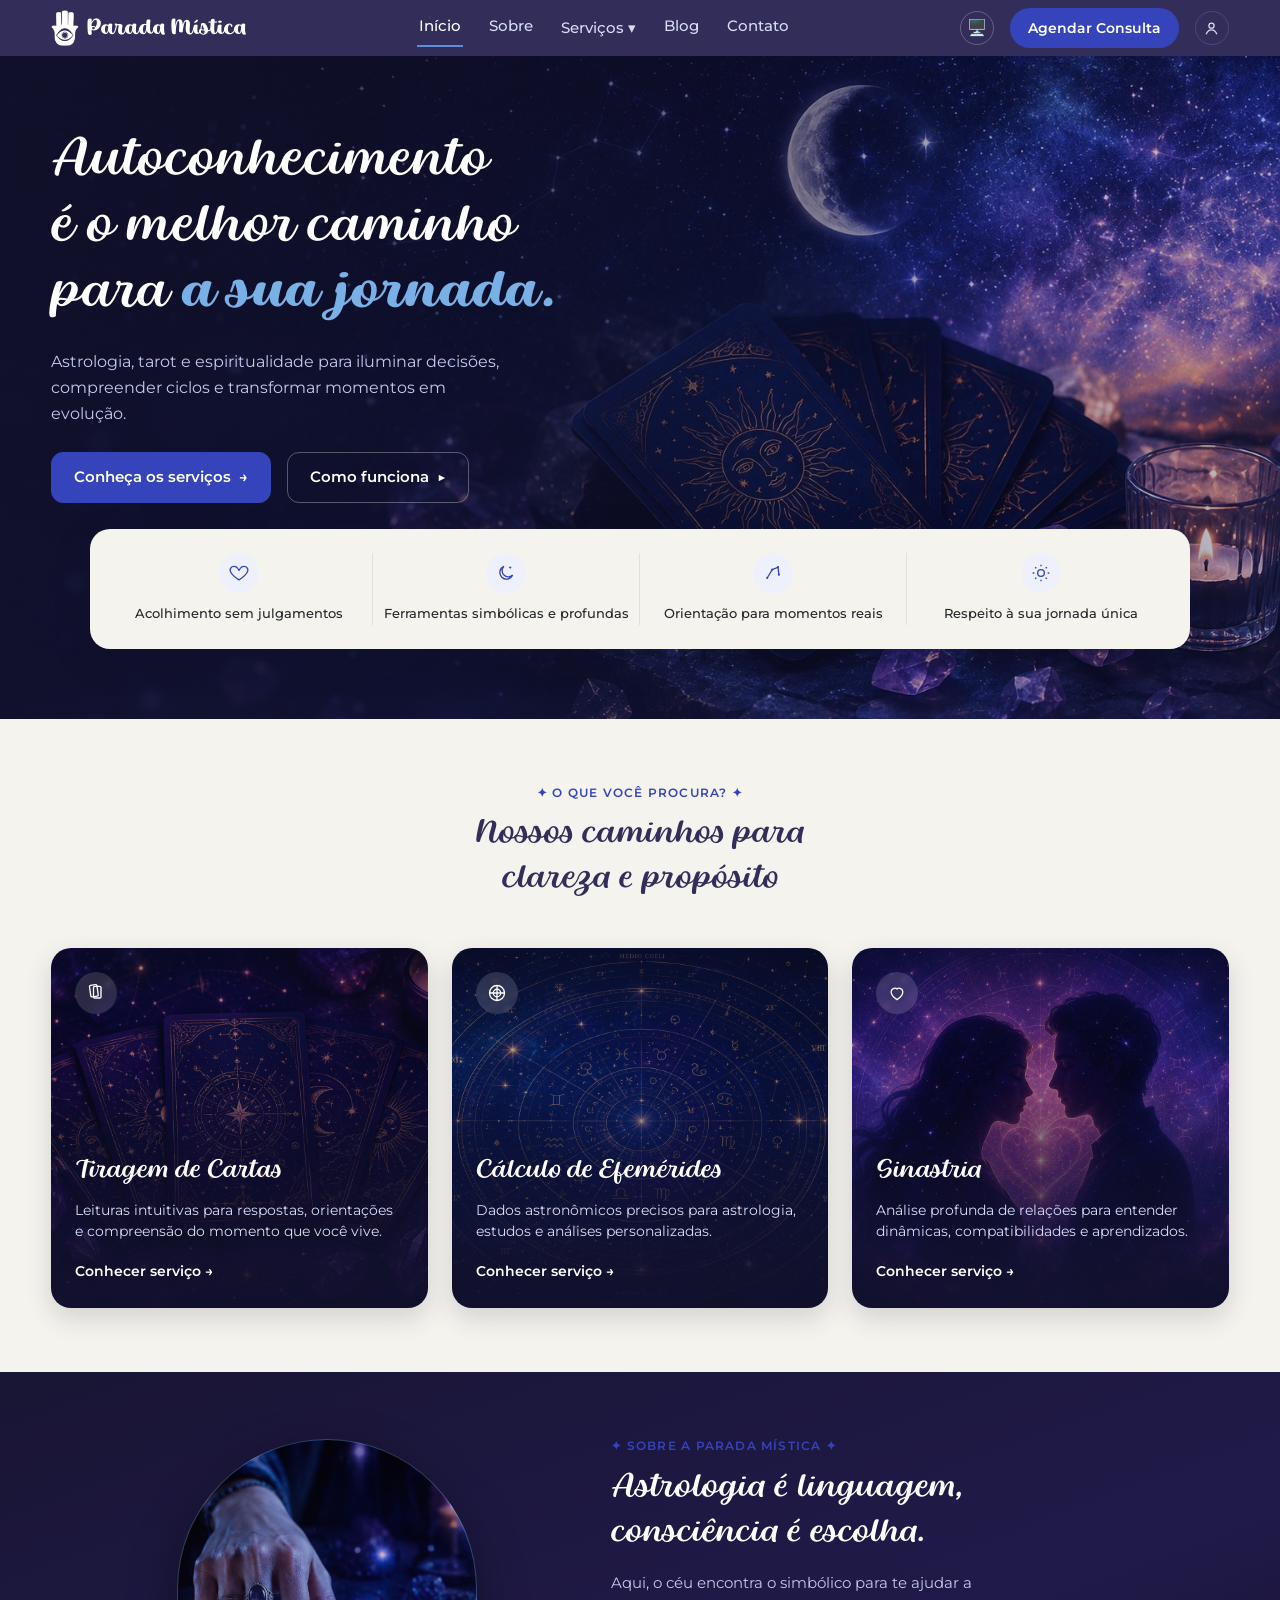
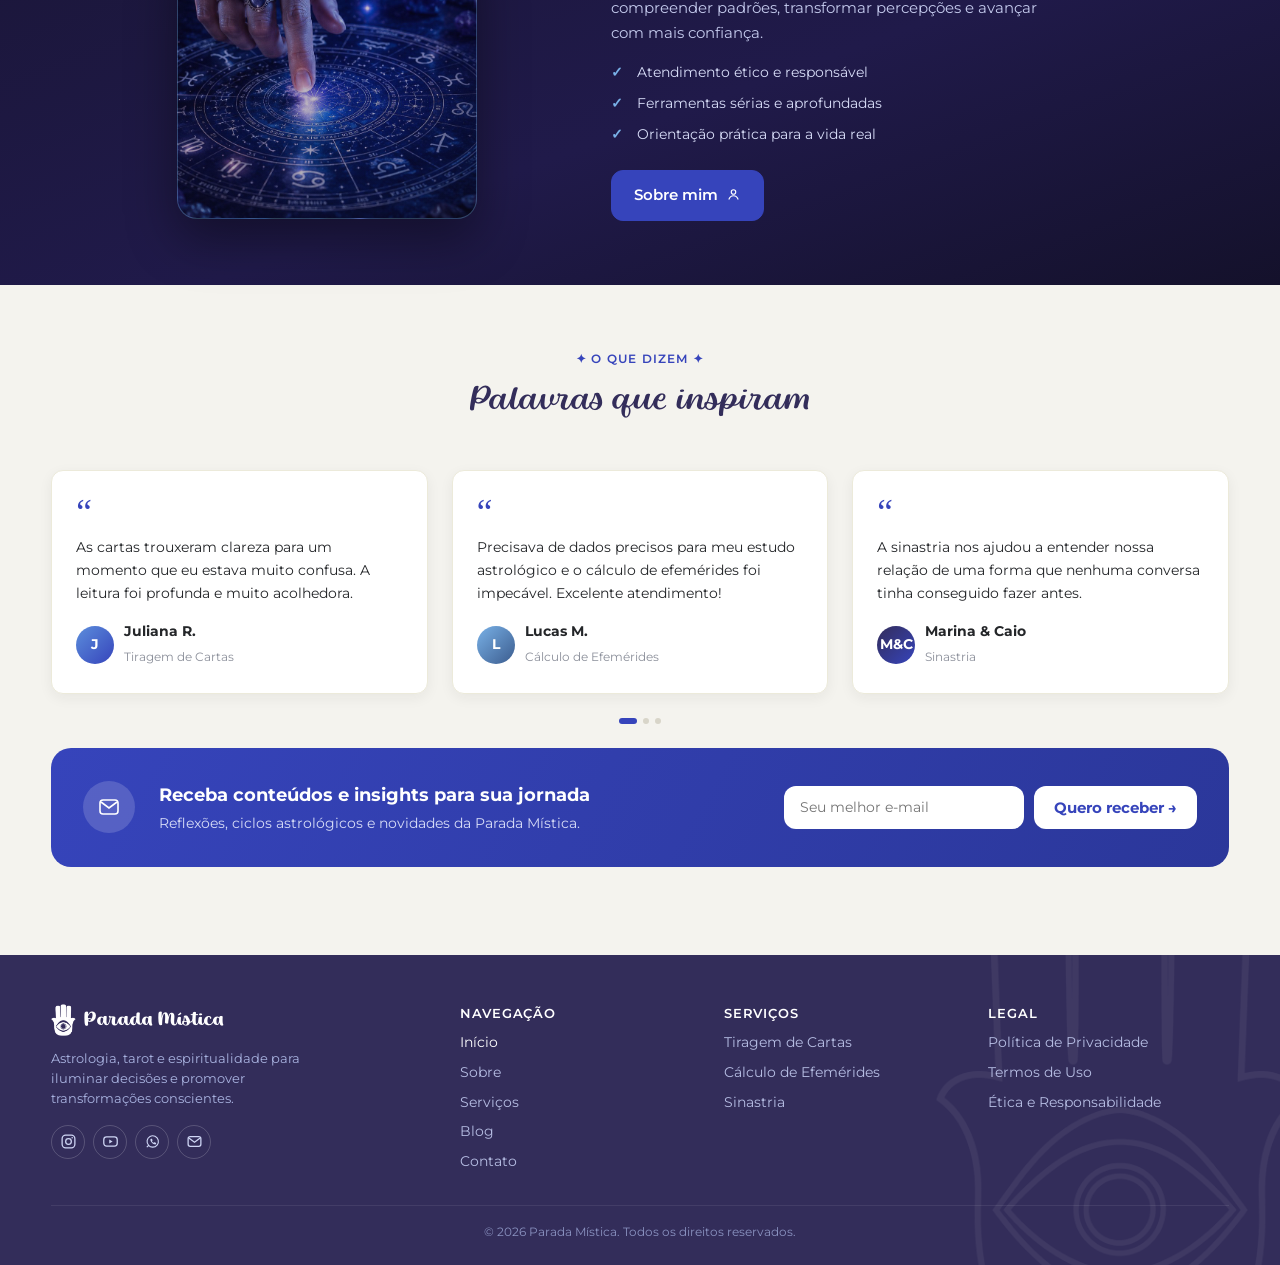
==== index.html @ 2dd442fa "Add initial site: home, tarot, ephemeris and synastry pages Static site (HTML/CSS/vanilla JS), no bu" ====
<!DOCTYPE html>
<html lang="pt-BR">

<head>
    <meta charset="UTF-8">
    <meta name="viewport" content="width=device-width, initial-scale=1.0">
    <title>Parada Mística - Astrologia, Tarot e Espiritualidade</title>
    <link rel="icon" href="assets/logo.png">
    <link rel="stylesheet" href="style.css">
    <meta name="description" content="Astrologia, tarot e espiritualidade para iluminar decisões, compreender ciclos e transformar momentos em evolução.">
    <script>
        // Aplica tema antes do render para evitar flash
        (function(){
            const t = localStorage.getItem("cartarium_tema") || "sistema";
            if (t === "escuro" || (t === "sistema" && window.matchMedia("(prefers-color-scheme: dark)").matches)) {
                document.documentElement.setAttribute("data-tema", "escuro");
            }
        })();
    </script>
</head>

<body class="home-body">

<header class="pm-header">
    <div class="pm-header-inner">
        <a href="index.html" class="pm-brand">
            <img src="assets/hamsa-light.png" alt="Parada Mística">
            <span>Parada Mística</span>
        </a>
        <nav class="pm-nav" id="pm-nav-principal">
            <a href="index.html" class="ativo">Início</a>
            <a href="#" title="Página ainda não publicada">Sobre</a>
            <div class="pm-nav-dropdown">
                <a href="#" class="pm-nav-dropdown-trigger">Serviços ▾</a>
                <div class="pm-nav-dropdown-menu">
                    <a href="tiragem-cartas.html">Tiragem de Cartas</a>
                    <a href="efemerides.html">Cálculo de Efemérides</a>
                    <a href="sinastria.html">Sinastria</a>
                </div>
            </div>
            <a href="#" title="Página ainda não publicada">Blog</a>
            <a href="#" title="Página ainda não publicada">Contato</a>
        </nav>
        <div class="pm-header-actions">
            <button id="btn-tema" class="pm-btn-tema" onclick="ciclaTema()" title="Alternar tema">🌙</button>
            <a href="#" class="pm-btn-agendar" title="Página ainda não publicada">Agendar Consulta</a>
            <a href="#" class="pm-avatar" title="Página ainda não publicada"><svg viewBox="0 0 24 24" fill="none" stroke="currentColor" stroke-width="1.8"><circle cx="12" cy="8" r="3.6"/><path d="M4.5 20c1.4-3.8 4.4-6 7.5-6s6.1 2.2 7.5 6"/></svg></a>
            <button id="btn-menu-mobile" class="pm-hamburger" aria-label="Abrir menu" aria-expanded="false" aria-controls="pm-nav-principal">
                <span class="pm-hamburger-bars"><span></span><span></span><span></span></span>
            </button>
        </div>
    </div>
</header>

<!-- ══════════════════════════════════════════════════════════
     HERO
═══════════════════════════════════════════════════════════════ -->
<section class="home-hero">
    <div class="home-hero-inner">
        <h1 class="home-hero-title">
            Autoconhecimento<br>
            é o melhor caminho<br>
            para <span>a sua jornada.</span>
        </h1>
        <p class="home-hero-sub">Astrologia, tarot e espiritualidade para iluminar decisões, compreender ciclos e transformar momentos em evolução.</p>
        <div class="home-hero-ctas">
            <a href="#servicos" class="btn-cta-primary">Conheça os serviços <span>→</span></a>
            <a href="#sobre" class="btn-cta-secondary">Como funciona <span>▶</span></a>
        </div>
    </div>

    <div class="home-badges">
        <div class="home-badge">
            <span class="home-badge-icon">
                <svg viewBox="0 0 24 24" fill="none" stroke="currentColor" stroke-width="1.6" stroke-linecap="round" stroke-linejoin="round"><path d="M12 20.2s-7.6-4.6-10-9.4C.4 7.4 2.4 4 6 4c2.1 0 3.7 1.1 4.6 2.6l1.4 2.2 1.4-2.2C14.3 5.1 15.9 4 18 4c3.6 0 5.6 3.4 4 6.8-2.4 4.8-10 9.4-10 9.4z"/></svg>
            </span>
            <span>Acolhimento sem julgamentos</span>
        </div>
        <div class="home-badge">
            <span class="home-badge-icon">
                <svg viewBox="0 0 24 24" fill="none" stroke="currentColor" stroke-width="1.6"><path d="M20 14.5A8 8 0 1 1 9.5 4a6.5 6.5 0 0 0 10.5 10.5Z"/><path d="M17 3.5l.6 1.4 1.4.6-1.4.6-.6 1.4-.6-1.4-1.4-.6 1.4-.6z" fill="currentColor" stroke="none"/></svg>
            </span>
            <span>Ferramentas simbólicas e profundas</span>
        </div>
        <div class="home-badge">
            <span class="home-badge-icon">
                <svg viewBox="0 0 24 24" fill="none" stroke="currentColor" stroke-width="1.6"><circle cx="5" cy="18" r="1.3" fill="currentColor" stroke="none"/><circle cx="11" cy="8" r="1.3" fill="currentColor" stroke="none"/><circle cx="18" cy="5" r="1.3" fill="currentColor" stroke="none"/><circle cx="19" cy="14" r="1.3" fill="currentColor" stroke="none"/><path d="M5 18 11 8l7-3 1 9"/></svg>
            </span>
            <span>Orientação para momentos reais</span>
        </div>
        <div class="home-badge">
            <span class="home-badge-icon">
                <svg viewBox="0 0 24 24" fill="none" stroke="currentColor" stroke-width="1.6"><circle cx="12" cy="12" r="4"/><path d="M12 2v2M12 20v2M4 12H2M22 12h-2M5 5l1.4 1.4M17.6 17.6 19 19M19 5l-1.4 1.4M6.4 17.6 5 19"/></svg>
            </span>
            <span>Respeito à sua jornada única</span>
        </div>
    </div>
</section>

<!-- ══════════════════════════════════════════════════════════
     SERVIÇOS
═══════════════════════════════════════════════════════════════ -->
<section class="home-services" id="servicos">
    <div class="home-section-head">
        <span class="home-eyebrow">✦ O que você procura? ✦</span>
        <h2>Nossos caminhos para<br>clareza e propósito</h2>
    </div>

    <div class="service-grid">
        <a href="tiragem-cartas.html" class="service-card service-card-tarot">
            <span class="service-icon">
                <svg viewBox="0 0 24 24" fill="none" stroke="currentColor" stroke-width="1.6"><rect x="4" y="3" width="9" height="14" rx="1.5" transform="rotate(-8 4 3)"/><rect x="9" y="4" width="9" height="14" rx="1.5"/></svg>
            </span>
            <div class="service-card-body">
                <h3>Tiragem de Cartas</h3>
                <p>Leituras intuitivas para respostas, orientações e compreensão do momento que você vive.</p>
                <span class="service-link">Conhecer serviço <span>→</span></span>
            </div>
        </a>

        <a href="efemerides.html" class="service-card service-card-efemerides">
            <span class="service-icon">
                <svg viewBox="0 0 24 24" fill="none" stroke="currentColor" stroke-width="1.6"><circle cx="12" cy="12" r="9"/><circle cx="12" cy="12" r="4.5"/><path d="M12 3v18M3 12h18"/></svg>
            </span>
            <div class="service-card-body">
                <h3>Cálculo de Efemérides</h3>
                <p>Dados astronômicos precisos para astrologia, estudos e análises personalizadas.</p>
                <span class="service-link">Conhecer serviço <span>→</span></span>
            </div>
        </a>

        <a href="sinastria.html" class="service-card service-card-sinastria">
            <span class="service-icon">
                <svg viewBox="0 0 24 24" fill="none" stroke="currentColor" stroke-width="1.6"><path d="M12 20s-7-4.4-7-9.5A4.5 4.5 0 0 1 12 7a4.5 4.5 0 0 1 7 3.5C19 15.6 12 20 12 20Z"/></svg>
            </span>
            <div class="service-card-body">
                <h3>Sinastria</h3>
                <p>Análise profunda de relações para entender dinâmicas, compatibilidades e aprendizados.</p>
                <span class="service-link">Conhecer serviço <span>→</span></span>
            </div>
        </a>
    </div>
</section>

<!-- ══════════════════════════════════════════════════════════
     SOBRE
═══════════════════════════════════════════════════════════════ -->
<section class="home-about" id="sobre">
    <div class="home-about-inner">
        <div class="home-about-visual">
            <div class="home-about-arch"></div>
        </div>
        <div class="home-about-content">
            <span class="home-eyebrow">✦ Sobre a Parada Mística ✦</span>
            <h2>Astrologia é linguagem,<br>consciência é escolha.</h2>
            <p>Aqui, o céu encontra o simbólico para te ajudar a compreender padrões, transformar percepções e avançar com mais confiança.</p>
            <ul class="home-about-list">
                <li>Atendimento ético e responsável</li>
                <li>Ferramentas sérias e aprofundadas</li>
                <li>Orientação prática para a vida real</li>
            </ul>
            <a href="#" class="btn-cta-primary" title="Página ainda não publicada">Sobre mim <span><svg viewBox="0 0 24 24" fill="none" stroke="currentColor" stroke-width="1.8"><circle cx="12" cy="8" r="3.6"/><path d="M4.5 20c1.4-3.8 4.4-6 7.5-6s6.1 2.2 7.5 6"/></svg></span></a>
        </div>
    </div>
</section>

<!-- ══════════════════════════════════════════════════════════
     DEPOIMENTOS
═══════════════════════════════════════════════════════════════ -->
<section class="home-testimonials">
    <div class="home-section-head">
        <span class="home-eyebrow">✦ O que dizem ✦</span>
        <h2>Palavras que inspiram</h2>
    </div>

    <div class="testimonial-grid">
        <div class="testimonial-card">
            <span class="testimonial-quote">“</span>
            <p>As cartas trouxeram clareza para um momento que eu estava muito confusa. A leitura foi profunda e muito acolhedora.</p>
            <div class="testimonial-author">
                <span class="testimonial-avatar" style="background:linear-gradient(135deg,#5C8EDC,#3644BB)">J</span>
                <div>
                    <strong>Juliana R.</strong>
                    <small>Tiragem de Cartas</small>
                </div>
            </div>
        </div>
        <div class="testimonial-card">
            <span class="testimonial-quote">“</span>
            <p>Precisava de dados precisos para meu estudo astrológico e o cálculo de efemérides foi impecável. Excelente atendimento!</p>
            <div class="testimonial-author">
                <span class="testimonial-avatar" style="background:linear-gradient(135deg,#79B1E7,#3B5C8E)">L</span>
                <div>
                    <strong>Lucas M.</strong>
                    <small>Cálculo de Efemérides</small>
                </div>
            </div>
        </div>
        <div class="testimonial-card">
            <span class="testimonial-quote">“</span>
            <p>A sinastria nos ajudou a entender nossa relação de uma forma que nenhuma conversa tinha conseguido fazer antes.</p>
            <div class="testimonial-author">
                <span class="testimonial-avatar" style="background:linear-gradient(135deg,#332D5A,#3644BB)">M&amp;C</span>
                <div>
                    <strong>Marina &amp; Caio</strong>
                    <small>Sinastria</small>
                </div>
            </div>
        </div>
    </div>
    <div class="testimonial-dots">
        <span class="ativo"></span><span></span><span></span>
    </div>
</section>

<!-- ══════════════════════════════════════════════════════════
     NEWSLETTER
═══════════════════════════════════════════════════════════════ -->
<section class="home-newsletter-wrap">
    <div class="home-newsletter">
        <span class="home-newsletter-icon">
            <svg viewBox="0 0 24 24" fill="none" stroke="currentColor" stroke-width="1.6"><rect x="3" y="5" width="18" height="14" rx="3"/><path d="M4 7l8 6 8-6"/></svg>
        </span>
        <div class="home-newsletter-text">
            <h3>Receba conteúdos e insights para sua jornada</h3>
            <p>Reflexões, ciclos astrológicos e novidades da Parada Mística.</p>
        </div>
        <form class="home-newsletter-form" id="form-newsletter" onsubmit="return inscreverNewsletter(event)">
            <input type="email" required placeholder="Seu melhor e-mail" id="input-newsletter">
            <button type="submit">Quero receber <span>→</span></button>
        </form>
    </div>
    <p class="home-newsletter-msg" id="msg-newsletter"></p>
</section>

<!-- ══════════════════════════════════════════════════════════
     RODAPÉ
═══════════════════════════════════════════════════════════════ -->
<footer class="pm-footer">
    <img src="assets/hamsa-outline.png" class="pm-footer-watermark" alt="">
    <div class="pm-footer-inner">
        <div class="pm-footer-col pm-footer-about">
            <div class="pm-footer-brand">
                <img src="assets/hamsa-light.png" alt="Parada Mística">
                <span>Parada Mística</span>
            </div>
            <p>Astrologia, tarot e espiritualidade para iluminar decisões e promover transformações conscientes.</p>
            <div class="pm-footer-social">
                <a href="https://www.instagram.com/parada_mistica" target="_blank" rel="noopener" aria-label="Instagram" title="Instagram">
                    <svg viewBox="0 0 24 24" fill="none" stroke="currentColor" stroke-width="1.8"><rect x="3" y="3" width="18" height="18" rx="5"/><circle cx="12" cy="12" r="4"/><circle cx="17.2" cy="6.8" r="1.1" fill="currentColor" stroke="none"/></svg>
                </a>
                <a href="https://www.youtube.com/@Parada_Mistica" target="_blank" rel="noopener" aria-label="YouTube" title="YouTube">
                    <svg viewBox="0 0 24 24" fill="none" stroke="currentColor" stroke-width="1.8"><rect x="2.5" y="5.5" width="19" height="13" rx="4"/><path d="M10.2 9.3v5.4l4.8-2.7z" fill="currentColor" stroke="none"/></svg>
                </a>
                <a href="https://wa.me/5511966509361" target="_blank" rel="noopener" aria-label="WhatsApp" title="WhatsApp">
                    <svg viewBox="0 0 24 24" fill="none" stroke="currentColor" stroke-width="1.6"><path d="M6.5 17.5 4 20l2.6-2.4A8 8 0 1 1 12 20a8 8 0 0 1-5.5-2.5Z"/><path d="M9 9.2c0-.6.5-1.2 1.1-1.2h.6c.3 0 .6.2.7.5l.6 1.6c.1.3 0 .6-.2.8l-.6.6c.5 1 1.4 1.9 2.4 2.4l.6-.6c.2-.2.5-.3.8-.2l1.6.6c.3.1.5.4.5.7v.6c0 .6-.6 1.1-1.2 1.1-3.4 0-6.9-3.5-6.9-6.9Z" fill="currentColor" stroke="none"/></svg>
                </a>
                <a href="mailto:paradamistica@gmail.com" aria-label="E-mail" title="E-mail">
                    <svg viewBox="0 0 24 24" fill="none" stroke="currentColor" stroke-width="1.8"><rect x="3" y="5" width="18" height="14" rx="3"/><path d="M4 7l8 6 8-6"/></svg>
                </a>
            </div>
        </div>
        <div class="pm-footer-col">
            <h5>Navegação</h5>
            <a href="index.html" class="ativo">Início</a>
            <a href="#" title="Página ainda não publicada">Sobre</a>
            <a href="#" title="Página ainda não publicada">Serviços</a>
            <a href="#" title="Página ainda não publicada">Blog</a>
            <a href="#" title="Página ainda não publicada">Contato</a>
        </div>
        <div class="pm-footer-col">
            <h5>Serviços</h5>
            <a href="tiragem-cartas.html">Tiragem de Cartas</a>
            <a href="efemerides.html">Cálculo de Efemérides</a>
            <a href="sinastria.html">Sinastria</a>
        </div>
        <div class="pm-footer-col">
            <h5>Legal</h5>
            <a href="#" title="Página ainda não publicada">Política de Privacidade</a>
            <a href="#" title="Página ainda não publicada">Termos de Uso</a>
            <a href="#" title="Página ainda não publicada">Ética e Responsabilidade</a>
        </div>
    </div>
    <p class="pm-footer-copy">© 2026 Parada Mística. Todos os direitos reservados.</p>
</footer>

<script>
function inscreverNewsletter(ev) {
    ev.preventDefault();
    const input = document.getElementById('input-newsletter');
    const msg = document.getElementById('msg-newsletter');
    // Aviso: este formulário ainda não está conectado a um serviço de e-mail
    // (Mailchimp, Brevo, etc.). Isso precisa ser integrado antes de publicar.
    msg.textContent = 'Obrigado! (Este formulário ainda precisa ser conectado a um serviço de e-mail de verdade.)';
    input.value = '';
    return false;
}
</script>
<script src="js/theme.js"></script>
<script src="js/nav-dropdown.js"></script>
<script src="js/mobile-menu.js"></script>

</body>
</html>
---- style.css ----
/* ═══════════════════════════════════════════════════════════
   PARADA MÍSTICA — DESIGN TOKENS
   Fonte: Manual de Identidade + Design System
═══════════════════════════════════════════════════════════ */
@import url('assets/css/tokens.css');
@import url('https://fonts.googleapis.com/css2?family=Montserrat:wght@400;500;600;700&display=swap');

@font-face {
    font-family: 'Baguet Script';
    src: url('assets/fonts/BaguetScript-Thin.woff2') format('woff2'),
         url('assets/fonts/BaguetScript-Thin.otf') format('opentype');
    font-weight: 300; font-style: normal; font-display: swap;
}
@font-face {
    font-family: 'Baguet Script';
    src: url('assets/fonts/BaguetScript-Regular.woff2') format('woff2'),
         url('assets/fonts/BaguetScript-Regular.otf') format('opentype');
    font-weight: 400; font-style: normal; font-display: swap;
}
@font-face {
    font-family: 'Baguet Script';
    src: url('assets/fonts/BaguetScript-Bold.woff2') format('woff2'),
         url('assets/fonts/BaguetScript-Bold.otf') format('opentype');
    font-weight: 700; font-style: normal; font-display: swap;
}
@font-face {
    font-family: 'Baguet Script';
    src: url('assets/fonts/BaguetScript-ThinItalic.woff2') format('woff2'),
         url('assets/fonts/BaguetScript-ThinItalic.otf') format('opentype');
    font-weight: 300; font-style: italic; font-display: swap;
}
@font-face {
    font-family: 'Baguet Script';
    src: url('assets/fonts/BaguetScript-Italic.woff2') format('woff2'),
         url('assets/fonts/BaguetScript-Italic.otf') format('opentype');
    font-weight: 400; font-style: italic; font-display: swap;
}
@font-face {
    font-family: 'Baguet Script';
    src: url('assets/fonts/BaguetScript-BoldItalic.woff2') format('woff2'),
         url('assets/fonts/BaguetScript-BoldItalic.otf') format('opentype');
    font-weight: 700; font-style: italic; font-display: swap;
}

/* ── Reset & Base ─────────────────────────────────────── */
*, *::before, *::after { box-sizing: border-box; }

/* ── Variáveis de tema ─────────────────────────────────────
   Cores, tipografia, espaçamento e raios primitivos agora vêm
   de assets/css/tokens.css (importado acima). Este :root define
   só a camada semântica — o que cada token primitivo SIGNIFICA
   nesta página. ────────────────────────────────────────────── */
:root {
    /* Aplicação semântica — tema claro */
    --bg-page:        linear-gradient(135deg, #eef1fb 0%, #f9f9f9 55%, #eaf1fa 100%);
    --bg-container:   var(--branco-lunar);
    --bg-card:        var(--offwhite-lunar);
    --bg-registro:    #f7f8fc;
    --bg-sessao-bar:  #eef1fb;
    --bg-pergunta:    #f4f6fc;
    --bg-sugestao:    #eef1fb;
    --bg-area-tab:    var(--branco-lunar);
    --bg-input:       var(--branco-lunar);
    --bg-modal-box:   var(--branco-lunar);

    --text-primary:   var(--cinza-cosmico);
    --text-heading:   var(--azul-mistico);
    --text-muted:     #8b8f9a;
    --text-label:     #555a66;

    --border-soft:    #dfe2ec;
    --border-purple:  #c3cdf0;
    --border-mid:     #8fa0e0;

    --shadow-box:     rgba(51, 45, 90, 0.10);
    --shadow-card:    rgba(36, 38, 41, 0.10);

    --accent:         var(--azul-mistico);
    --accent-hover:   #2b379a;
    --accent-light:   #eef1fb;
    --accent-dark:    var(--roxo-profundo);
}

[data-tema="escuro"] {
    --bg-page:        linear-gradient(135deg, #1c1833 0%, #14121f 60%, #12182e 100%);
    --bg-container:   #211d3a;
    --bg-card:        #272247;
    --bg-registro:    #1c1832;
    --bg-sessao-bar:  #2a2650;
    --bg-pergunta:    #241f44;
    --bg-sugestao:    #2a2650;
    --bg-area-tab:    #211d3a;
    --bg-input:       #2a2650;
    --bg-modal-box:   #211d3a;

    --text-primary:   #e6e8f5;
    --text-heading:   #9fb3f0;
    --text-muted:     #9691b8;
    --text-label:     #b7bbdd;

    --border-soft:    #3a3560;
    --border-purple:  #453f74;
    --border-mid:     #5c6bb0;

    --shadow-box:     rgba(0, 0, 0, 0.40);
    --shadow-card:    rgba(0, 0, 0, 0.35);

    --accent:         var(--azul-celestial);
    --accent-hover:   var(--azul-nebuloso);
    --accent-light:   #2a2650;
    --accent-dark:    var(--roxo-profundo);
}

body {
    font-family: var(--font-corpo);
    font-size: 16px;
    line-height: 1.6;
    background: var(--bg-page);
    margin: 0;
    padding: 0;
    display: flex;
    flex-direction: column;
    align-items: center;
    min-height: 100vh;
    color: var(--text-primary);
}

h1 {
    margin-top: 30px;
    font-family: var(--font-display);
    font-weight: 700;
    font-size: var(--fs-h1);
    color: var(--text-heading);
    letter-spacing: 0.3px;
}

/* ── Marca / cabeçalho ────────────────────────────────── */
.pm-header {
    width: 100%;
    display: flex;
    justify-content: center;
    background: var(--roxo-profundo);
    position: sticky;
    top: 0;
    z-index: 50;
}

.pm-header-inner {
    width: 92%;
    max-width: 1200px;
    display: flex;
    align-items: center;
    justify-content: space-between;
    gap: var(--sp-l);
    padding: var(--sp-s) 0;
}

.pm-brand {
    display: flex;
    align-items: center;
    gap: var(--sp-s);
    text-decoration: none;
    flex-shrink: 0;
}

.pm-brand img {
    height: 36px;
    width: auto;
}

.pm-brand span {
    font-family: var(--font-display);
    font-weight: 700;
    font-size: 1.5rem;
    color: #ffffff;
}

.pm-nav {
    display: flex;
    align-items: center;
    gap: var(--sp-l);
    flex: 1;
    justify-content: center;
}

.pm-nav a {
    color: #d7dcf7;
    text-decoration: none;
    font-size: 0.92rem;
    font-weight: 500;
    padding: 6px 2px;
    border-bottom: 2px solid transparent;
    transition: color 0.15s, border-color 0.15s;
    white-space: nowrap;
}

.pm-nav a:hover,
.pm-nav a.ativo { color: #ffffff; border-bottom-color: var(--azul-celestial); }

/* Dropdown "Serviços" */
.pm-nav-dropdown {
    position: relative;
}

.pm-nav-dropdown-menu {
    position: absolute;
    top: calc(100% + 14px);
    left: 50%;
    transform: translateX(-50%) translateY(6px);
    background: var(--roxo-profundo);
    border: 1px solid rgba(255,255,255,0.1);
    border-radius: var(--radius-m);
    box-shadow: 0 12px 28px rgba(18,17,44,0.4);
    min-width: 210px;
    padding: 6px;
    opacity: 0;
    visibility: hidden;
    transition: opacity 0.15s ease, transform 0.15s ease, visibility 0.15s;
    z-index: 60;
}

.pm-nav-dropdown:hover .pm-nav-dropdown-menu,
.pm-nav-dropdown.aberto .pm-nav-dropdown-menu {
    opacity: 1;
    visibility: visible;
    transform: translateX(-50%) translateY(0);
}

.pm-nav-dropdown-menu a {
    display: block;
    padding: 9px 12px;
    border-radius: var(--radius-s);
    border-bottom: none;
    font-size: 0.86rem;
    color: #d7dcf7;
    white-space: nowrap;
}

.pm-nav-dropdown-menu a:hover,
.pm-nav-dropdown-menu a.ativo {
    background: rgba(255,255,255,0.08);
    color: #ffffff;
}

.pm-header-actions {
    display: flex;
    align-items: center;
    gap: var(--sp-m);
    flex-shrink: 0;
}

.pm-btn-agendar {
    background: var(--azul-mistico);
    color: #fff;
    font-family: var(--font-corpo);
    font-weight: 600;
    font-size: 0.86rem;
    padding: 9px 18px;
    border-radius: var(--radius-pill);
    text-decoration: none;
    white-space: nowrap;
    transition: background 0.15s;
}

.pm-btn-agendar:hover { background: var(--accent-hover); }

.pm-avatar {
    width: 34px;
    height: 34px;
    border-radius: 50%;
    border: 1px solid #4a4780;
    display: flex;
    align-items: center;
    justify-content: center;
    color: #d7dcf7;
    text-decoration: none;
    font-size: 1rem;
    flex-shrink: 0;
}

.pm-avatar svg { width: 17px; height: 17px; }

/* ── Menu hambúrguer (mobile) ────────────────────────────
   Some abaixo de 900px, junto com o .pm-nav; ao clicar,
   abre o .pm-nav como um painel logo abaixo do header. */
.pm-hamburger {
    display: none;
    align-items: center;
    justify-content: center;
    width: 34px;
    height: 34px;
    padding: 0;
    background: none;
    border: 1px solid rgba(255,255,255,0.25);
    border-radius: var(--radius-pill);
    cursor: pointer;
    flex-shrink: 0;
    transition: background 0.15s, border-color 0.15s;
}

.pm-hamburger:hover {
    background: rgba(255,255,255,0.08);
    border-color: rgba(255,255,255,0.4);
}

.pm-hamburger-bars {
    position: relative;
    width: 16px;
    height: 11px;
}

.pm-hamburger-bars span {
    position: absolute;
    left: 0;
    width: 100%;
    height: 2px;
    background: #d7dcf7;
    border-radius: 2px;
    transition: transform 0.2s ease, opacity 0.2s ease, top 0.2s ease;
}

.pm-hamburger-bars span:nth-child(1) { top: 0; }
.pm-hamburger-bars span:nth-child(2) { top: 4.5px; }
.pm-hamburger-bars span:nth-child(3) { top: 9px; }

.pm-header.menu-aberto .pm-hamburger-bars span:nth-child(1) {
    top: 4.5px;
    transform: rotate(45deg);
}
.pm-header.menu-aberto .pm-hamburger-bars span:nth-child(2) { opacity: 0; }
.pm-header.menu-aberto .pm-hamburger-bars span:nth-child(3) {
    top: 4.5px;
    transform: rotate(-45deg);
}

@media (max-width: 900px) {
    .pm-hamburger { display: flex; }

    .pm-nav {
        display: flex;
        flex-direction: column;
        align-items: stretch;
        justify-content: flex-start;
        gap: 0;
        position: absolute;
        top: 100%;
        left: 0;
        right: 0;
        background: var(--roxo-profundo);
        border-top: 1px solid rgba(255,255,255,0.1);
        box-shadow: 0 12px 28px rgba(18,17,44,0.4);
        max-height: 0;
        overflow: hidden;
        opacity: 0;
        visibility: hidden;
        transition: max-height 0.25s ease, opacity 0.2s ease, visibility 0.25s;
        z-index: 55;
    }

    .pm-header.menu-aberto .pm-nav {
        max-height: 80vh;
        opacity: 1;
        visibility: visible;
        overflow-y: auto;
    }

    .pm-nav a {
        padding: 14px var(--sp-l);
        border-bottom: 1px solid rgba(255,255,255,0.08);
        width: 100%;
    }

    .pm-nav-dropdown { width: 100%; }

    .pm-nav-dropdown-trigger {
        display: block;
        width: 100%;
    }

    .pm-nav-dropdown-menu {
        position: static;
        transform: none;
        min-width: 0;
        width: 100%;
        box-shadow: none;
        border: none;
        border-radius: 0;
        background: rgba(0,0,0,0.15);
        padding: 0;
        opacity: 1;
        visibility: visible;
        display: none;
    }

    .pm-nav-dropdown.aberto .pm-nav-dropdown-menu { display: block; }

    .pm-nav-dropdown-menu a {
        padding: 12px var(--sp-l) 12px calc(var(--sp-l) + var(--sp-m));
        border-radius: 0;
        border-bottom: 1px solid rgba(255,255,255,0.06);
    }
}

/* ── Hero ─────────────────────────────────────────────── */
.pm-hero {
    width: 100%;
    position: relative;
    background:
        linear-gradient(160deg, rgba(28, 23, 64, 0.55) 0%, rgba(18, 17, 44, 0.75) 100%),
        url('assets/hero-bg.jpg');
    background-size: cover;
    background-position: center 30%;
    overflow: hidden;
    padding-bottom: 90px;
}

.pm-hero-inner {
    position: relative;
    width: 92%;
    max-width: 1200px;
    margin: 0 auto;
    padding-top: var(--sp-l);
}

.pm-breadcrumb {
    font-size: 0.82rem;
    color: #a9b3e0;
}

.pm-breadcrumb b { color: #ffffff; font-weight: 600; }

.pm-hero-inner h1 {
    margin: var(--sp-s) 0 var(--sp-s);
    color: #ffffff;
    text-align: left;
    font-size: var(--fs-hero-secondary);
    line-height: 1.05;
}

.pm-hero-sub {
    margin: 0;
    max-width: 560px;
    font-size: 1rem;
    color: #c3c9ec;
    line-height: 1.6;
}

/* Painel do formulário flutuando sobre o hero */
.pm-hero-inner .container {
    margin-top: var(--sp-xl);
    margin-bottom: calc(-1 * var(--sp-3xl));
    margin-left: auto;
    margin-right: auto;
    position: relative;
    z-index: 5;
}

@media (max-width: 600px) {
    .pm-hero-inner .container { margin-bottom: calc(-1 * var(--sp-2xl)); }
}

/* ── Container principal ──────────────────────────────── */
.container {
    background: var(--bg-container);
    padding: var(--sp-l) var(--sp-xl);
    border-radius: var(--radius-xl);
    box-shadow: 0 5px 20px var(--shadow-box);
    margin: 20px 0 10px;
    max-width: 680px;
    width: 92%;
}

/* ── Seção de modo ────────────────────────────────────── */
.modo-sessao-bar {
    display: flex;
    align-items: center;
    gap: 12px;
    background: var(--bg-sessao-bar);
    border: 1px solid var(--border-purple);
    border-radius: 10px;
    padding: 10px 16px;
    margin-bottom: 18px;
    flex-wrap: wrap;
}

.modo-sessao-bar label { font-weight: bold; margin: 0; }

.toggle-modo {
    display: flex;
    border-radius: 8px;
    overflow: hidden;
    border: 1px solid var(--border-mid);
}

.toggle-modo button {
    padding: 6px 16px;
    font-size: 0.88rem;
    border: none;
    border-radius: 0;
    background: var(--bg-container);
    color: var(--accent);
    cursor: pointer;
    transition: background 0.2s, color 0.2s;
}

.toggle-modo button.ativo {
    background: var(--accent);
    color: white;
}

#sessao-contador {
    font-size: 0.85rem;
    color: var(--accent);
    font-style: italic;
    flex: 1;
    text-align: right;
}

#aviso-troca-deck {
    display: none;
    font-size: 0.82rem;
    color: #c0392b;
    background: #fdecea;
    border: 1px solid #f5c6cb;
    border-radius: 6px;
    padding: 6px 10px;
    margin-bottom: 10px;
}

/* ── Selects e inputs ─────────────────────────────────── */
label {
    display: block;
    margin: 10px 0 4px;
    font-weight: bold;
    font-size: 0.92rem;
}

.row-selects {
    display: grid;
    grid-template-columns: 1fr 1fr;
    gap: 12px;
    margin-bottom: 4px;
}

select, input[type="number"], input[type="text"], textarea, button {
    font-family: var(--font-corpo);
}

select, input[type="number"], input[type="text"], textarea {
    width: 100%;
    padding: 11px 14px;
    border-radius: var(--radius-m);
    border: 1px solid var(--border-soft);
    font-size: 0.97rem;
    background: var(--bg-input);
    color: var(--text-primary);
    transition: border-color 0.2s;
}

select:focus, input:focus, textarea:focus {
    outline: none;
    border-color: var(--accent);
    box-shadow: 0 0 0 2px rgba(54, 68, 187, 0.15);
}

/* ── Posições do spread ───────────────────────────────── */
#wrapper-posicoes {
    display: none;
    margin: 6px 0 10px;
}

.posicao-info {
    font-size: 0.84rem;
    color: #555;
    padding: 3px 0;
    border-bottom: 1px solid #eee;
}

.posicao-info:last-child { border-bottom: none; }
.posicao-num { color: #2b379a; font-weight: bold; margin-right: 4px; }

/* ── Bloco de perguntas múltiplas ─────────────────────── */
#perguntas-lista {
    display: flex;
    flex-direction: column;
    gap: 10px;
    margin: 10px 0;
}

.pergunta-bloco {
    background: var(--bg-pergunta);
    border: 1px solid var(--border-purple);
    border-radius: 10px;
    padding: 12px 14px;
    position: relative;
}

.pergunta-bloco .bloco-header {
    display: flex;
    align-items: center;
    gap: 8px;
    margin-bottom: 8px;
}

.bloco-num {
    background: #3644BB;
    color: white;
    border-radius: 50%;
    width: 24px;
    height: 24px;
    display: flex;
    align-items: center;
    justify-content: center;
    font-size: 0.8rem;
    font-weight: bold;
    flex-shrink: 0;
}

.pergunta-bloco input[type="text"] {
    flex: 1;
    margin-bottom: 0;
}

.pergunta-bloco .bloco-footer {
    display: flex;
    align-items: center;
    gap: 10px;
    margin-top: 8px;
}

.pergunta-bloco .bloco-footer label {
    margin: 0;
    font-size: 0.84rem;
    font-weight: normal;
    white-space: nowrap;
}

.pergunta-bloco .bloco-footer input[type="number"] {
    width: 70px;
    padding: 5px 8px;
    font-size: 0.88rem;
}

.btn-remover-pergunta {
    background: none;
    border: none;
    cursor: pointer;
    color: #aaa;
    font-size: 1.1rem;
    padding: 2px 4px;
    line-height: 1;
    transition: color 0.2s;
    margin-left: auto;
}

.btn-remover-pergunta:hover { color: #c0392b; background: none; }

.btn-spread-info {
    background: none;
    border: 1px solid #8fa0e0;
    border-radius: 6px;
    color: #2b379a;
    font-size: 0.78rem;
    padding: 3px 8px;
    cursor: pointer;
    transition: background 0.2s;
}

.btn-spread-info:hover { background: #e4e9fb; }

/* ── Botões principais ────────────────────────────────── */
.botoes-principais {
    display: flex;
    gap: 10px;
    margin-top: 14px;
    flex-wrap: wrap;
}

button {
    padding: 12px 24px;
    background-color: var(--accent);
    color: white;
    font-family: var(--font-corpo);
    font-weight: 600;
    font-size: 0.95rem;
    border: none;
    border-radius: var(--radius-l);
    cursor: pointer;
    transition: background 0.2s, transform 0.1s;
}

button:hover { background-color: var(--accent-hover); }
button:active { transform: scale(0.98); }

button.btn-secundario {
    background: var(--bg-container);
    color: var(--accent);
    border: 1px solid var(--border-mid);
}

button.btn-secundario:hover { background: var(--accent-light); }

button.btn-perigo {
    background: #c0392b;
}

button.btn-perigo:hover { background: #e74c3c; }

#btn-add-pergunta {
    background: none;
    border: 1px dashed #8fa0e0;
    color: #2b379a;
    font-size: 0.88rem;
    padding: 7px 14px;
}

#btn-add-pergunta:hover { background: #eef1fb; border-style: solid; }

/* ── Banner CTA (Sinastria / Efemérides) ──────────────── */
.cta-banner {
    position: relative;
    border-radius: var(--radius-xl);
    overflow: hidden;
    margin: 40px 0 8px;
    min-height: 300px;
    display: flex;
    align-items: center;
    isolation: isolate;
    box-shadow: 0 20px 44px var(--shadow-box);
}

.cta-banner-bg {
    position: absolute;
    inset: 0;
    background-size: cover;
    background-position: center;
    z-index: -1;
}

.cta-banner-inner {
    width: 100%;
    display: flex;
    justify-content: flex-end;
    padding: 40px 44px;
}

.cta-banner-text { max-width: 420px; text-align: left; }

.cta-banner-text h2 {
    font-family: var(--font-display);
    font-weight: 700;
    font-size: var(--fs-h2);
    line-height: 1.2;
    color: #ffffff;
    margin: 0 0 12px;
}

.cta-banner-text h2 .accent { color: var(--azul-nebuloso); }

.cta-banner-text p {
    color: #c3c9ec;
    font-size: 0.95rem;
    line-height: 1.6;
    margin: 0 0 22px;
}

.cta-banner-btn {
    display: inline-flex;
    align-items: center;
    gap: 8px;
    background: var(--azul-mistico);
    color: #fff;
    font-family: var(--font-corpo);
    font-weight: 600;
    font-size: 0.95rem;
    padding: 13px 26px;
    border-radius: var(--radius-pill);
    text-decoration: none;
    white-space: nowrap;
    transition: background 0.15s, transform 0.15s;
}

.cta-banner-btn:hover { background: var(--azul-nebuloso); transform: translateY(-1px); }
.cta-banner-btn svg { width: 16px; height: 16px; flex-shrink: 0; }

.cta-social {
    display: flex;
    align-items: center;
    gap: 12px;
    margin-top: 24px;
}

.cta-avatars { display: flex; }

.cta-avatar {
    width: 36px;
    height: 36px;
    border-radius: 50%;
    border: 2px solid #14112b;
    display: flex;
    align-items: center;
    justify-content: center;
    color: #fff;
    margin-left: -10px;
    flex-shrink: 0;
}

.cta-avatar:first-child { margin-left: 0; }
.cta-avatar svg { width: 16px; height: 16px; }
.cta-avatar:nth-child(1) { background: linear-gradient(135deg, #5C8EDC, #3644BB); }
.cta-avatar:nth-child(2) { background: linear-gradient(135deg, #79B1E7, #3B5C8E); }
.cta-avatar:nth-child(3) { background: linear-gradient(135deg, #6a5fc9, #332D5A); }
.cta-avatar:nth-child(4) { background: linear-gradient(135deg, #3B5C8E, #242629); }
.cta-avatar:nth-child(5) { background: linear-gradient(135deg, #79B1E7, #6a5fc9); }

.cta-social-text {
    font-size: 0.82rem;
    line-height: 1.4;
    color: #c3c9ec;
}

.cta-social-text strong { color: #ffffff; }

@media (max-width: 760px) {
    .cta-banner { min-height: 260px; }
    .cta-banner-inner { justify-content: center; padding: 32px 24px; }
    .cta-banner-text { max-width: 100%; text-align: center; }
    .cta-social { justify-content: center; }
    .cta-banner-text h2 { font-size: 1.7rem; }
}

/* ── Área de resultados ───────────────────────────────── */
#resultados-sessao {
    max-width: 880px;
    width: 92%;
}

.tiragem-secao {
    margin: 18px 0 6px;
    padding-bottom: 16px;
}

.tiragem-secao h2 {
    color: var(--text-heading);
    font-family: var(--font-display);
    font-weight: 700;
    font-size: var(--fs-h3);
    margin: 0 0 24px;
}

/* Layout de spread em grade ── */
.spread-grid {
    display: grid;
    gap: 10px;
    margin-bottom: 8px;
    justify-items: center;
    align-items: center;
}

/* Grid com colunas fixas largas (ex: coração 5 colunas) — scroll horizontal no mobile */
.spread-grid-scroll {
    overflow-x: auto;
    -webkit-overflow-scrolling: touch;
    padding-bottom: 8px;
}

/* Linha simples ── */
.results {
    display: flex;
    flex-wrap: wrap;
    gap: 12px;
    justify-content: center;
    margin-bottom: 8px;
}

/* Card de carta ── */
.card {
    text-align: center;
    border-radius: 10px;
    box-shadow: 0 3px 10px var(--shadow-card);
    padding: 10px 8px 8px;
    background: var(--bg-card);
    width: 120px;
    transition: transform 0.2s;
    flex-shrink: 0;
}

.card:hover { transform: translateY(-3px); }

.card.invertida img { transform: rotate(180deg); }

.card img {
    width: 100%;
    height: auto;
    border-radius: 8px;
    margin-bottom: 6px;
    cursor: zoom-in;
    display: block;
}

.card .card-nome {
    font-weight: bold;
    font-size: 0.78rem;
    display: block;
    color: var(--text-primary);
    line-height: 1.2;
}

.card .card-posicao {
    font-size: 0.72rem;
    color: var(--accent-hover);
    display: block;
    margin-top: 2px;
    font-style: italic;
}

.card .card-invertida-badge {
    font-size: 0.68rem;
    color: #c0392b;
    display: block;
}

/* Cruz Celta — sobreposição da carta 2 ── */
.card-cruzamento {
    position: relative;
}

.card-cruzamento img {
    transform: rotate(90deg);
}

/* ── Coração — posicionamento absoluto ───────────────────── */
.coracao-wrap {
    position: relative;
    width: min(620px, 96vw);
    height: min(660px, 115vw);
    margin: 60px auto 60px;
    overflow: visible;
}

.coracao-wrap .card {
    position: absolute;
    width: 90px;
    transform: translate(-50%, -50%);
}

.coracao-wrap .card:hover {
    transform: translate(-50%, -60%) scale(1.06);
    z-index: 10;
}

.coracao-wrap .card .card-nome,
.coracao-wrap .card .card-posicao {
    font-size: 0.68rem;
}

/* Cartas 1 e 2: texto sobe para cima da imagem */
.coracao-wrap .card.card-texto-acima {
    display: flex;
    flex-direction: column-reverse;
}

.coracao-wrap .card.card-texto-acima img {
    margin-bottom: 0;
    margin-top: 6px;
}

@media (max-width: 480px) {
    .coracao-wrap { height: min(500px, 130vw); }
    .coracao-wrap .card { width: 70px; }
}

/* ── Ferradura — arco em U via trigonometria ─────────────── */
.ferradura-wrap {
    position: relative;
    width: min(600px, 96vw);
    height: min(520px, 92vw);
    /* margin-top grande: cartas do topo do U saem ~40% pra cima do centro
       do container, então precisam de espaço real acima do wrap */
    margin: 80px auto 80px;
    overflow: visible;
}

/* Variante invertida (arco ∩): cartas sobem, então precisam
   de margin-top maior e o wrap é deslocado para baixo */
.ferradura-wrap.ferradura-invertida {
    margin: 60px auto 120px;
}

.ferradura-wrap .card {
    position: absolute;
    width: 108px;
    transform: translate(-50%, -50%);
    transition: transform 0.2s, box-shadow 0.2s;
}

.ferradura-wrap .card:hover {
    transform: translate(-50%, -60%) scale(1.06);
    z-index: 10;
}

@media (max-width: 480px) {
    .ferradura-wrap { height: min(400px, 130vw); }
    .ferradura-wrap .card { width: 76px; }
}

/* ── Mandala Astrológica — roda elíptica ─────────────── */
.roda-astrologica {
    position: relative;
    width: min(600px, 92vw);
    height: min(600px, 92vw);
    margin: 80px auto 50px;
    overflow: visible;
}

/* Anel decorativo elíptico */
.roda-astrologica::before {
    content: "";
    position: absolute;
    inset: 0;
    border-radius: 50%;
    border: 2px solid #c3cdf0;
    pointer-events: none;
}

/* Círculo interno central */
.roda-astrologica::after {
    content: "";
    position: absolute;
    top: 30%; left: 30%;
    width: 40%; height: 40%;
    border-radius: 50%;
    border: 1px dashed #b9c6f0;
    pointer-events: none;
}

/* Cada card na roda é posicionado via JS com top/left/transform */
.roda-astrologica .card {
    position: absolute;
    width: 90px;
    transform: translate(-50%, -50%);
}

/* Cada casa empilha acima da anterior */
.roda-astrologica .card[data-casa="12"] { z-index: 1; }
.roda-astrologica .card[data-casa="1"]  { z-index: 2; }
.roda-astrologica .card[data-casa="2"]  { z-index: 3; }
.roda-astrologica .card[data-casa="3"]  { z-index: 4; }
.roda-astrologica .card[data-casa="4"]  { z-index: 5; }
.roda-astrologica .card[data-casa="5"]  { z-index: 6; }
.roda-astrologica .card[data-casa="6"]  { z-index: 7; }
.roda-astrologica .card[data-casa="7"]  { z-index: 8; }
.roda-astrologica .card[data-casa="8"]  { z-index: 9; }
.roda-astrologica .card[data-casa="9"]  { z-index: 10; }
.roda-astrologica .card[data-casa="10"] { z-index: 11; }
.roda-astrologica .card[data-casa="11"] { z-index: 12; }

/* Em telas pequenas, cards menores */
@media (max-width: 480px) {
    .roda-astrologica .card { width: 68px; }
    .roda-astrologica .card .card-nome { font-size: 0.62rem; }
    .roda-astrologica .card .card-posicao { font-size: 0.58rem; }
}

/* Label do número da casa no centro do card */
.card .card-casa-num {
    display: block;
    font-size: 0.68rem;
    font-weight: bold;
    color: #2b379a;
    margin-bottom: 2px;
}

/* ── Registro ─────────────────────────────────────────── */
#registro {
    margin-top: 24px;
    background: var(--bg-registro);
    padding: 0 18px 18px;
    border-radius: 12px;
    box-shadow: 0 2px 8px var(--shadow-card);
    max-width: 680px;
    width: 92%;
    max-height: 480px;
    overflow-y: auto;
}

#registro h3 {
    position: sticky;
    top: 0;
    background: var(--bg-registro);
    padding: 14px 0 8px;
    margin: 0 0 8px;
    font-family: var(--font-display);
    font-weight: 700;
    font-size: var(--fs-h3);
    color: var(--text-heading);
    z-index: 10;
    text-align: center;
    border-bottom: 2px solid var(--border-soft);
}

.registro-item {
    margin-bottom: 18px;
    padding-bottom: 14px;
    border-bottom: 1px solid #ddd;
}

.registro-item:last-child { border-bottom: none; }

.registro-item .reg-header {
    display: block;
    margin-bottom: 6px;
}

.registro-item .reg-pergunta {
    display: block;
    font-weight: bold;
    color: var(--text-heading);
    font-size: 1rem;
    line-height: 1.35;
    margin-bottom: 8px;
}

.registro-item .reg-rodape {
    display: flex;
    align-items: center;
    justify-content: space-between;
    gap: 8px;
    padding-top: 8px;
    border-top: 1px solid #e5e9f7;
    margin-top: 6px;
}

.registro-item .reg-meta {
    font-size: 0.75rem;
    color: #999;
    line-height: 1.3;
}

.registro-item p { margin: 4px 0; font-size: 0.88rem; }

/* ── Botões de ação do registro ───────────────────────── */
.botoes-acao {
    display: none;
    justify-content: center;
    gap: 10px;
    margin: 10px 0 16px;
    flex-wrap: wrap;
}

.botoes-acao button { flex: 1; max-width: 210px; }

/* ── Modais ───────────────────────────────────────────── */
.modal {
    display: none;
    position: fixed;
    z-index: 1000;
    padding-top: 60px;
    left: 0; top: 0;
    width: 100%; height: 100%;
    background: rgba(0,0,0,0.82);
    overflow: auto;
}

.modal-content {
    display: block;
    margin: auto;
    max-width: 90%;
    max-height: 80vh;
    border-radius: 10px;
    box-shadow: 0 0 24px rgba(255,255,255,0.25);
    animation: zoom 0.25s ease;
}

@keyframes zoom { from { transform: scale(0.7); } to { transform: scale(1); } }

.close, .prev, .next {
    position: absolute;
    color: #fff;
    font-weight: bold;
    cursor: pointer;
    transition: color 0.2s;
    user-select: none;
}

.close { top: 18px; right: 30px; font-size: 40px; }
.prev  { top: 50%; left: 18px; font-size: 36px; margin-top: -18px; }
.next  { top: 50%; right: 18px; font-size: 36px; margin-top: -18px; }
.close:hover, .prev:hover, .next:hover { color: #bbb; }

/* Modal de overlay (baralho esgotado, cópia) ── */
.modal-overlay {
    position: fixed;
    z-index: 2000;
    left: 0; top: 0;
    width: 100%; height: 100%;
    background: rgba(0,0,0,0.6);
    display: flex;
    align-items: center;
    justify-content: center;
}

.modal-box {
    background: var(--bg-modal-box);
    border-radius: 14px;
    padding: 28px 32px;
    max-width: 480px;
    width: 92%;
    box-shadow: 0 8px 32px rgba(0,0,0,0.22);
}

.modal-box h3 { margin: 0 0 10px; color: var(--text-heading); }
.modal-box p  { font-size: 0.92rem; margin-bottom: 14px; }

.modal-acoes {
    display: flex;
    flex-direction: column;
    gap: 8px;
}

.modal-acoes button { text-align: left; font-size: 0.88rem; }

/* Cópia ── */
#listaCopiar {
    max-height: 240px;
    overflow-y: auto;
    margin-bottom: 14px;
}

.copia-item {
    display: flex;
    align-items: flex-start;
    gap: 8px;
    padding: 6px 0;
    border-bottom: 1px solid #eee;
    font-size: 0.86rem;
    cursor: pointer;
}

.copia-item:last-child { border-bottom: none; }
.copia-item input[type="checkbox"] { width: auto; margin: 2px 0 0; flex-shrink: 0; }

.copia-ordem-row {
    display: flex;
    align-items: center;
    gap: 10px;
    flex-wrap: wrap;
    margin-bottom: 14px;
}

.copia-ordem-row label { font-weight: bold; font-size: 0.86rem; margin: 0; }

.toggle-ordem { flex: 1; min-width: 220px; }
.toggle-ordem button { flex: 1; padding: 6px 8px; font-size: 0.78rem; line-height: 1.25; white-space: normal; }

/* ── Checkbox ─────────────────────────────────────────── */
label.checkbox-label {
    display: inline-flex;
    align-items: center;
    gap: 8px;
    font-weight: bold;
    margin: 8px 0;
    cursor: pointer;
}

input[type="checkbox"] {
    width: auto;
    accent-color: #3644BB;
    cursor: pointer;
}

/* ── Chatbot ──────────────────────────────────────────── */
#toggleChatbot {
    background: #3644BB;
    margin-bottom: 8px;
}

#toggleChatbot:hover { background: #2b379a; }

/* ── Responsivo ───────────────────────────────────────── */
@media (max-width: 520px) {
    .row-selects { grid-template-columns: 1fr; }
    .container   { padding: 18px 16px; }
    .card        { width: 100px; }
}


/* ── Botão Visualizar no registro ─────────────────────────── */
.btn-visualizar-reg {
    background: #eef1fb;
    color: #3644BB;
    border: 1px solid #b9c6f0;
    border-radius: 6px;
    font-size: 0.75rem;
    padding: 4px 12px;
    cursor: pointer;
    transition: background 0.15s, border-color 0.15s;
    white-space: nowrap;
    flex-shrink: 0;
}

.btn-visualizar-reg:hover {
    background: #dde4f9;
    border-color: #5C8EDC;
    transform: none;
}

/* ── Painel preencher registro ─────────────────────────────── */
.painel-preencher-box {
    background: var(--bg-container);
    border: 1px solid var(--border-purple);
    border-radius: 14px;
    padding: 20px 24px;
    box-shadow: 0 2px 12px rgba(90,42,131,0.08);
}

.painel-preencher-box h4 {
    margin: 0 0 6px;
    color: var(--text-heading);
    font-size: 1rem;
}

.painel-hint {
    font-size: 0.83rem;
    color: #777;
    margin: 0 0 10px;
}

.painel-preencher-box textarea {
    font-size: 0.84rem;
    color: #444;
    resize: vertical;
    line-height: 1.5;
}


.area-selector {
    display: flex;
    align-items: center;
    gap: 8px;
    margin-bottom: 10px;
    flex-wrap: wrap;
}

.area-selector label {
    margin: 0;
    font-size: 0.84rem;
    font-weight: bold;
    white-space: nowrap;
    color: #3644BB;
}

.area-tabs {
    display: flex;
    gap: 4px;
    flex-wrap: wrap;
}

.area-tab {
    padding: 4px 12px;
    font-size: 0.78rem;
    border: 1px solid var(--border-mid);
    border-radius: 20px;
    background: var(--bg-area-tab);
    color: var(--accent-hover);
    cursor: pointer;
    transition: background 0.15s, color 0.15s, border-color 0.15s;
    line-height: 1.4;
}

.area-tab:hover  { background: #e4e9fb; border-color: #5C8EDC; }

.area-tab.ativa  {
    background: var(--accent);
    color: white;
    border-color: var(--accent);
}

/* ── Lista de sugestões dentro do pergunta-bloco ─────────── */
.sugestoes-lista {
    display: flex;
    flex-direction: column;
    gap: 4px;
    margin-top: 8px;
}

.sugestao-item {
    font-size: 0.80rem;
    color: var(--accent);
    background: var(--bg-sugestao);
    border: 1px solid var(--border-purple);
    border-radius: 8px;
    padding: 6px 10px;
    cursor: pointer;
    text-align: left;
    transition: background 0.15s, border-color 0.15s;
    line-height: 1.35;
    width: 100%;
}

.sugestao-item:hover {
    background: #dde4f9;
    border-color: #8fa0e0;
    color: #241f44;
}

.sugestoes-toggle {
    background: none;
    border: none;
    padding: 2px 0;
    font-size: 0.78rem;
    color: #999;
    cursor: pointer;
    text-align: left;
    width: 100%;
    font-style: italic;
    display: flex;
    align-items: center;
    gap: 4px;
    margin-bottom: 4px;
}

.sugestoes-toggle:hover {
    color: #2b379a;
    background: none;
    transform: none;
}

.sugestoes-seta {
    font-style: normal;
    font-size: 0.72rem;
}

/* ── Tiragem da Decisão ───────────────────────────────────── */
.decisao-wrap {
    display: flex;
    gap: 16px;
    align-items: stretch;
    justify-content: center;
    margin: 8px 0;
    flex-wrap: nowrap;
}

/* Colunas laterais: Contexto e Conselho */
.decisao-col-lateral {
    display: flex;
    flex-direction: column;
    align-items: center;
    justify-content: center;
    gap: 6px;
    min-width: 0;
}

/* Coluna central: contém os dois blocos A e B */
.decisao-col-centro {
    display: flex;
    flex-direction: column;
    gap: 12px;
    min-width: 0;
}

/* Label flutuante acima das colunas laterais */
.decisao-label-lateral {
    font-size: 0.70rem;
    font-weight: bold;
    color: #2b379a;
    text-transform: uppercase;
    letter-spacing: 0.04em;
    opacity: 0.75;
}

/* Bloco de cada opção (A ou B) */
.decisao-bloco {
    display: flex;
    flex-direction: column;
    align-items: center;
    gap: 6px;
    background: rgba(90, 42, 131, 0.04);
    border-radius: 12px;
    padding: 10px 8px 8px;
    border: 1px solid rgba(180, 140, 220, 0.25);
}

/* Label "Opção A" / "Opção B" */
.decisao-label-opcao {
    font-size: 0.72rem;
    font-weight: bold;
    text-transform: uppercase;
    letter-spacing: 0.05em;
    padding: 3px 14px;
    border-radius: 20px;
    margin-bottom: 2px;
}

.decisao-label-A {
    background: #e8f4e8;
    color: #2e7d32;
    border: 1px solid #a5d6a7;
}

.decisao-label-B {
    background: #eef1fb;
    color: #2b379a;
    border: 1px solid #9fa8da;
}

@media (max-width: 560px) {
    .decisao-wrap {
        gap: 8px;
    }
    .decisao-wrap .card {
        width: 88px;
    }
}


/* ── Spread Personalizado — campos de nomes de posição ───────── */
.posicoes-custom-wrap {
    display: flex;
    flex-direction: column;
    gap: 5px;
    margin: 6px 0 4px;
    padding: 8px 10px;
    background: #eef1fb;
    border-radius: 6px;
    border: 1px solid #c3cdf0;
}

.posicao-custom-row {
    display: flex;
    align-items: center;
    gap: 6px;
}

.posicao-custom-num {
    font-size: 0.8rem;
    font-weight: bold;
    color: #2b379a;
    min-width: 20px;
    text-align: right;
    flex-shrink: 0;
}

.posicao-custom-input {
    flex: 1;
    font-size: 0.85rem;
    padding: 4px 8px;
    border: 1px solid #b9c6f0;
    border-radius: 4px;
    background: #fff;
    color: #333;
    transition: border-color 0.15s;
}

.posicao-custom-input:focus {
    outline: none;
    border-color: #2b379a;
}

/* Campo excedente (preenchido mas além do número de cartas) */
.posicao-excedente .posicao-custom-input {
    border-color: #e8a000;
    background: #fffbf0;
}

.posicao-aviso-excedente {
    font-size: 0.72rem;
    color: #b07000;
    background: #fff3cd;
    border: 1px solid #e8c84a;
    border-radius: 3px;
    padding: 1px 5px;
    white-space: nowrap;
    flex-shrink: 0;
}

.bloco-footer-custom {
    display: flex;
    align-items: center;
    gap: 8px;
}

.bloco-footer-custom .input-num-custom {
    width: 64px;
}


/* Botão de tema movido para a navbar — ver .pm-btn-tema */

/* ── Ajustes escuro: inputs, selects, textareas ─────────────── */
[data-tema="escuro"] select,
[data-tema="escuro"] input[type="number"],
[data-tema="escuro"] input[type="text"],
[data-tema="escuro"] textarea {
    background: var(--bg-input);
    color: var(--text-primary);
    border-color: var(--border-soft);
}

[data-tema="escuro"] select:focus,
[data-tema="escuro"] input:focus,
[data-tema="escuro"] textarea:focus {
    border-color: var(--accent-hover);
    box-shadow: 0 0 0 2px rgba(155, 107, 191, 0.20);
}

[data-tema="escuro"] .posicao-info {
    color: var(--text-label);
    border-bottom-color: var(--border-soft);
}

[data-tema="escuro"] .registro-item {
    border-bottom-color: var(--border-soft);
}

[data-tema="escuro"] .registro-item .reg-pergunta {
    color: var(--text-heading);
}

[data-tema="escuro"] .registro-item .reg-rodape {
    border-top-color: var(--border-soft);
}

[data-tema="escuro"] .registro-item .reg-meta {
    color: var(--text-muted);
}

[data-tema="escuro"] .roda-astrologica::before {
    border-color: var(--border-purple);
}

[data-tema="escuro"] .roda-astrologica::after {
    border-color: var(--border-mid);
}

[data-tema="escuro"] .copia-item {
    border-bottom-color: var(--border-soft);
}

[data-tema="escuro"] #btn-add-pergunta {
    border-color: var(--border-mid);
    color: var(--accent-hover);
}

[data-tema="escuro"] #btn-add-pergunta:hover {
    background: var(--accent-light);
}

[data-tema="escuro"] .sugestoes-toggle {
    color: var(--text-muted);
}

[data-tema="escuro"] .sugestoes-toggle:hover {
    color: var(--accent-hover);
}

[data-tema="escuro"] .posicoes-custom-wrap {
    background: var(--bg-pergunta);
    border-color: var(--border-purple);
}

[data-tema="escuro"] .posicao-custom-input {
    background: var(--bg-input);
    color: var(--text-primary);
    border-color: var(--border-mid);
}

[data-tema="escuro"] .decisao-bloco {
    background: rgba(155, 107, 191, 0.08);
    border-color: rgba(106, 74, 144, 0.30);
}

[data-tema="escuro"] .modal-box p {
    color: var(--text-primary);
}

[data-tema="escuro"] .painel-hint {
    color: var(--text-muted);
}

/* ── Botões primários no tema escuro ───────────────────────── */
[data-tema="escuro"] .botoes-principais button:not(.btn-secundario),
[data-tema="escuro"] .botoes-acao button:not(.btn-secundario),
[data-tema="escuro"] .toggle-modo button.ativo,
[data-tema="escuro"] .area-tab.ativa {
    background-color: #3644BB;
}

[data-tema="escuro"] .botoes-principais button:not(.btn-secundario):hover,
[data-tema="escuro"] .botoes-acao button:not(.btn-secundario):hover,
[data-tema="escuro"] .toggle-modo button.ativo:hover,
[data-tema="escuro"] .area-tab.ativa:hover {
    background-color: #241f44;
}

/* ── Botão alternar modo textarea ─────────────────────────── */
.btn-modo-texto {
    background: none;
    border: 1px solid var(--border-mid);
    border-radius: 6px;
    padding: 2px 8px;
    font-size: 0.78rem;
    cursor: pointer;
    color: var(--text-muted);
    white-space: nowrap;
    flex-shrink: 0;
    transition: background 0.15s, color 0.15s;
}
.btn-modo-texto:hover {
    background: var(--bg-card);
    color: var(--text-primary);
}

/* ── Área de textarea para colar posições ────────────────── */
.posicoes-textarea-wrap {
    padding: 6px 0 2px;
}
.posicoes-textarea-hint {
    font-size: 0.78rem;
    color: var(--text-muted);
    margin: 0 0 6px 0;
}
.posicoes-textarea {
    width: 100%;
    box-sizing: border-box;
    border: 1px solid var(--border-mid);
    border-radius: 8px;
    padding: 8px 10px;
    font-size: 0.88rem;
    font-family: inherit;
    background: var(--bg-input, var(--bg-card));
    color: var(--text-primary);
    resize: vertical;
    line-height: 1.6;
}
.posicoes-textarea:focus {
    outline: none;
    border-color: var(--accent);
    box-shadow: 0 0 0 2px var(--accent-soft, rgba(115, 50, 161, 0.15));
}

/* ── Rodapé de marca ──────────────────────────────────── */
.pm-footer {
    width: 100%;
    margin-top: var(--sp-3xl);
    background: var(--roxo-profundo);
    color: #cfd6f5;
    display: flex;
    flex-direction: column;
    align-items: center;
    position: relative;
    overflow: hidden;
}

.pm-footer-watermark {
    position: absolute;
    top: 50%;
    right: -30px;
    transform: translateY(-50%);
    width: 380px;
    height: auto;
    opacity: 0.06;
    pointer-events: none;
    user-select: none;
    z-index: 0;
}

.pm-footer-inner,
.pm-footer-copy {
    position: relative;
    z-index: 1;
}

@media (max-width: 720px) {
    .pm-footer-watermark { width: 240px; }
}

.pm-footer-inner {
    width: 92%;
    max-width: 1200px;
    padding: var(--sp-2xl) 0 var(--sp-l);
    display: grid;
    grid-template-columns: 1.6fr 1fr 1fr 1fr;
    gap: var(--sp-l);
}

.pm-footer-col h5 {
    margin: 0 0 var(--sp-s);
    font-size: 0.82rem;
    font-weight: 600;
    color: #ffffff;
    text-transform: uppercase;
    letter-spacing: 0.06em;
}

.pm-footer-col a {
    display: block;
    color: #b6bde3;
    text-decoration: none;
    font-size: 0.85rem;
    margin-bottom: var(--sp-s);
    transition: color 0.15s;
}

.pm-footer-col a:hover,
.pm-footer-col a.ativo { color: #ffffff; }

.pm-footer-brand {
    display: flex;
    align-items: center;
    gap: var(--sp-s);
    margin-bottom: var(--sp-s);
}

.pm-footer-brand img { height: 32px; }

.pm-footer-brand span {
    font-family: var(--font-display);
    font-weight: 700;
    font-size: 1.3rem;
    color: #ffffff;
}

.pm-footer-about p {
    font-size: 0.82rem;
    color: #a9b3e0;
    line-height: 1.5;
    max-width: 260px;
}

.pm-footer-social {
    display: flex;
    gap: var(--sp-s);
    margin-top: var(--sp-m);
}

.pm-footer-social a {
    width: 34px;
    height: 34px;
    border-radius: 50%;
    border: 1px solid rgba(255,255,255,0.18);
    display: flex;
    align-items: center;
    justify-content: center;
    color: #cfd6f5;
    transition: background 0.15s, border-color 0.15s, color 0.15s;
    flex-shrink: 0;
}

.pm-footer-social a:hover {
    background: var(--azul-mistico);
    border-color: var(--azul-mistico);
    color: #ffffff;
}

.pm-footer-social svg {
    width: 17px;
    height: 17px;
}

.pm-footer-copy {
    width: 92%;
    max-width: 1200px;
    text-align: center;
    padding: var(--sp-m) 0 var(--sp-l);
    margin: 0;
    font-size: 0.76rem;
    color: #8a92c0;
    border-top: 1px solid rgba(255,255,255,0.08);
}

@media (max-width: 720px) {
    .pm-footer-inner { grid-template-columns: 1fr 1fr; }
}

@media (max-width: 520px) {
    .pm-footer-inner { grid-template-columns: 1fr; text-align: center; }
    .pm-footer-brand { justify-content: center; }
    .pm-footer-about p { max-width: none; }
    .pm-header-inner { flex-wrap: wrap; justify-content: center; gap: var(--sp-s); }
}

/* Botão de tema na navbar */
.pm-btn-tema {
    background: none;
    border: 1px solid rgba(255,255,255,0.25);
    border-radius: var(--radius-pill);
    color: #d7dcf7;
    font-size: 1rem;
    line-height: 1;
    width: 34px;
    height: 34px;
    padding: 0;
    display: flex;
    align-items: center;
    justify-content: center;
    cursor: pointer;
    transition: background 0.15s, border-color 0.15s;
    flex-shrink: 0;
}

.pm-btn-tema:hover {
    background: rgba(255,255,255,0.08);
    border-color: rgba(255,255,255,0.4);
    transform: none;
}

/* ═══════════════════════════════════════════════════════════
   PÁGINA INICIAL (HOME)
═══════════════════════════════════════════════════════════ */
.home-body {
    display: block;
    padding: 0;
    background: var(--offwhite-lunar);
}

.home-body .pm-header { position: sticky; top: 0; }

/* ── Hero ─────────────────────────────────────────────── */
.home-hero {
    position: relative;
    width: 100%;
    background:
        linear-gradient(100deg, rgba(18,17,44,0.92) 0%, rgba(18,17,44,0.68) 45%, rgba(28,23,64,0.3) 75%),
        url('assets/backgrounds/home-hero.jpg');
    background-size: cover;
    background-position: center 40%;
    padding-bottom: 70px;
}

.home-hero-inner {
    max-width: 1200px;
    width: 92%;
    margin: 0 auto;
    padding: 70px 0 60px;
}

.home-hero-title {
    margin: 0 0 var(--sp-l);
    font-family: 'Baguet Script', 'Brush Script MT', cursive;
    font-style: italic;
    font-weight: 400;
    font-size: var(--fs-hero);
    line-height: 1.15;
    color: #ffffff;
    max-width: 620px;
}

.home-hero-title span {
    color: var(--azul-nebuloso);
    font-weight: 700;
}

.home-hero-sub {
    max-width: 460px;
    font-size: 1rem;
    line-height: 1.65;
    color: #c3c9ec;
    margin: 0 0 var(--sp-l);
}

.home-hero-ctas {
    display: flex;
    align-items: center;
    gap: var(--sp-m);
    flex-wrap: wrap;
}

.btn-cta-primary,
.btn-cta-secondary {
    display: inline-flex;
    align-items: center;
    gap: 8px;
    font-family: var(--font-corpo);
    font-weight: 600;
    font-size: 0.92rem;
    padding: 13px 22px;
    border-radius: var(--radius-l);
    text-decoration: none;
    transition: background 0.15s, border-color 0.15s, transform 0.1s;
}

.btn-cta-primary svg,
.btn-cta-secondary svg { width: 15px; height: 15px; vertical-align: -2px; }

.btn-cta-primary {
    background: var(--azul-mistico);
    color: #ffffff;
    border: 1px solid var(--azul-mistico);
}

.btn-cta-primary:hover { background: var(--accent-hover); border-color: var(--accent-hover); }

.btn-cta-secondary {
    background: transparent;
    color: #ffffff;
    border: 1px solid rgba(255,255,255,0.3);
}

.btn-cta-secondary:hover { background: rgba(255,255,255,0.08); border-color: rgba(255,255,255,0.5); }

/* Faixa de selos flutuando sobre o hero */
.home-badges {
    position: relative;
    z-index: 5;
    max-width: 1100px;
    width: 90%;
    margin: 0 auto;
    margin-top: -34px;
    background: var(--offwhite-lunar);
    border-radius: var(--radius-xl);
    box-shadow: 0 12px 34px rgba(18,17,44,0.28);
    display: grid;
    grid-template-columns: repeat(4, 1fr);
    padding: var(--sp-l) var(--sp-m);
}

.home-badge {
    display: flex;
    flex-direction: column;
    align-items: center;
    text-align: center;
    gap: 10px;
    padding: 0 var(--sp-s);
    font-size: 0.83rem;
    font-weight: 500;
    color: var(--cinza-cosmico);
    border-right: 1px solid #e3e0d8;
}

.home-badge:last-child { border-right: none; }

.home-badge-icon {
    width: 40px;
    height: 40px;
    border-radius: 50%;
    background: #eef1fb;
    color: var(--azul-mistico);
    display: flex;
    align-items: center;
    justify-content: center;
}

.home-badge-icon svg { width: 20px; height: 20px; }

@media (max-width: 860px) {
    .home-badges { grid-template-columns: repeat(2, 1fr); }
    .home-badge { border-right: none; border-bottom: 1px solid #e3e0d8; padding-bottom: var(--sp-m); margin-bottom: var(--sp-m); }
    .home-badge:nth-child(2n) { border-right: none; }
}

@media (max-width: 600px) {
    .home-badges { grid-template-columns: 1fr; }
}

/* ── Seções genéricas ─────────────────────────────────── */
.home-section-head {
    text-align: center;
    max-width: 640px;
    margin: 0 auto var(--sp-2xl);
    padding: 0 var(--sp-m);
}

.home-eyebrow {
    display: block;
    font-family: var(--font-corpo);
    font-weight: 600;
    font-size: 0.76rem;
    letter-spacing: 0.1em;
    text-transform: uppercase;
    color: var(--azul-mistico);
    margin-bottom: var(--sp-s);
}

.home-section-head h2 {
    font-family: 'Baguet Script', 'Brush Script MT', cursive;
    font-style: italic;
    font-weight: 400;
    font-size: var(--fs-h2);
    line-height: 1.25;
    color: var(--roxo-profundo);
    margin: 0;
}

/* ── Serviços ─────────────────────────────────────────── */
.home-services {
    max-width: 1200px;
    width: 92%;
    margin: 0 auto;
    padding: var(--sp-3xl) 0;
}

.service-grid {
    display: grid;
    grid-template-columns: repeat(3, 1fr);
    gap: var(--sp-l);
}

.service-card {
    position: relative;
    display: block;
    border-radius: var(--radius-xl);
    overflow: hidden;
    min-height: 360px;
    text-decoration: none;
    color: #fff;
    padding: var(--sp-l);
    display: flex;
    flex-direction: column;
    justify-content: flex-end;
    box-shadow: 0 10px 26px rgba(36,38,41,0.16);
    transition: transform 0.2s, box-shadow 0.2s;
}

.service-card:hover { transform: translateY(-4px); box-shadow: 0 16px 34px rgba(36,38,41,0.22); }

.service-card-tarot {
    background:
        linear-gradient(0deg, rgba(18,17,44,0.92) 10%, rgba(18,17,44,0.35) 65%, rgba(18,17,44,0.5) 100%),
        url('assets/backgrounds/card-tiragens.jpg');
    background-size: cover;
    background-position: center 30%;
}

.service-card-efemerides {
    background:
        linear-gradient(0deg, rgba(18,17,44,0.92) 10%, rgba(18,17,44,0.35) 65%, rgba(18,17,44,0.5) 100%),
        url('assets/backgrounds/card-efemerides.jpg');
    background-size: cover;
    background-position: center 45%;
}

.service-card-sinastria {
    background:
        linear-gradient(0deg, rgba(18,17,44,0.92) 10%, rgba(18,17,44,0.35) 65%, rgba(18,17,44,0.5) 100%),
        url('assets/backgrounds/card-sinastria.jpg');
    background-size: cover;
    background-position: center 25%;
}

.service-icon {
    position: absolute;
    top: var(--sp-l);
    left: var(--sp-l);
    width: 42px;
    height: 42px;
    border-radius: 50%;
    background: rgba(255,255,255,0.14);
    backdrop-filter: blur(2px);
    display: flex;
    align-items: center;
    justify-content: center;
    color: #ffffff;
}

.service-icon svg { width: 20px; height: 20px; }

.service-card-body { position: relative; z-index: 2; }

.service-card-body h3 {
    font-family: 'Baguet Script', 'Brush Script MT', cursive;
    font-style: italic;
    font-weight: 400;
    font-size: var(--fs-h3);
    margin: 0 0 8px;
    color: #ffffff;
}

.service-card-body p {
    font-size: 0.85rem;
    line-height: 1.55;
    color: #d7dcf7;
    margin: 0 0 var(--sp-m);
}

.service-link {
    font-size: 0.85rem;
    font-weight: 600;
    color: #ffffff;
}

.service-link span { display: inline-block; transition: transform 0.15s; }
.service-card:hover .service-link span { transform: translateX(3px); }

@media (max-width: 860px) {
    .service-grid { grid-template-columns: 1fr; }
}

/* ── Sobre ────────────────────────────────────────────── */
.home-about {
    background: linear-gradient(160deg, #191534 0%, #201a4a 60%, #14112b 100%);
    padding: var(--sp-3xl) 0;
}

.home-about-inner {
    max-width: 1100px;
    width: 92%;
    margin: 0 auto;
    display: grid;
    grid-template-columns: 0.9fr 1.1fr;
    gap: var(--sp-2xl);
    align-items: center;
}

.home-about-visual { display: flex; justify-content: center; }

.home-about-arch {
    position: relative;
    width: 300px;
    height: 380px;
    border: 1px solid rgba(121,177,231,0.35);
    border-radius: 150px 150px 20px 20px;
    overflow: hidden;
    box-shadow: 0 20px 50px rgba(0,0,0,0.4);
    background:
        linear-gradient(180deg, rgba(20,17,43,0.15) 0%, rgba(20,17,43,0.35) 100%),
        url('assets/backgrounds/sobre-section.jpg');
    background-size: cover;
    background-position: center 30%;
}

.home-about-content h2 {
    font-family: 'Baguet Script', 'Brush Script MT', cursive;
    font-style: italic;
    font-weight: 400;
    font-size: var(--fs-h2);
    line-height: 1.25;
    color: #ffffff;
    margin: 0 0 var(--sp-m);
}

.home-about-content p {
    color: #c3c9ec;
    font-size: 0.95rem;
    line-height: 1.65;
    margin: 0 0 var(--sp-m);
    max-width: 460px;
}

.home-about-list {
    list-style: none;
    margin: 0 0 var(--sp-l);
    padding: 0;
    display: flex;
    flex-direction: column;
    gap: 8px;
}

.home-about-list li {
    color: #d7dcf7;
    font-size: 0.9rem;
    padding-left: 26px;
    position: relative;
}

.home-about-list li::before {
    content: '✓';
    position: absolute;
    left: 0;
    color: var(--azul-nebuloso);
    font-weight: 700;
}

@media (max-width: 800px) {
    .home-about-inner { grid-template-columns: 1fr; text-align: center; }
    .home-about-list li { text-align: left; }
    .home-about-list { align-items: flex-start; margin-left: auto; margin-right: auto; width: fit-content; }
}

/* ── Depoimentos ──────────────────────────────────────── */
.home-testimonials {
    max-width: 1200px;
    width: 92%;
    margin: 0 auto;
    padding: var(--sp-3xl) 0 var(--sp-l);
}

.testimonial-grid {
    display: grid;
    grid-template-columns: repeat(3, 1fr);
    gap: var(--sp-l);
}

.testimonial-card {
    background: #ffffff;
    border: 1px solid #eceada;
    border-radius: var(--radius-l);
    padding: var(--sp-l);
    box-shadow: 0 4px 14px rgba(36,38,41,0.06);
}

.testimonial-quote {
    font-family: Georgia, serif;
    font-size: 2.2rem;
    color: var(--azul-mistico);
    line-height: 1;
    display: block;
    margin-bottom: 6px;
}

.testimonial-card p {
    font-size: 0.9rem;
    line-height: 1.6;
    color: var(--cinza-cosmico);
    margin: 0 0 var(--sp-m);
}

.testimonial-author {
    display: flex;
    align-items: center;
    gap: 10px;
}

.testimonial-avatar {
    width: 38px;
    height: 38px;
    border-radius: 50%;
    color: #fff;
    font-family: var(--font-corpo);
    font-weight: 700;
    font-size: 0.85rem;
    display: flex;
    align-items: center;
    justify-content: center;
    flex-shrink: 0;
}

.testimonial-author strong {
    display: block;
    font-size: 0.85rem;
    color: var(--cinza-cosmico);
}

.testimonial-author small {
    font-size: 0.76rem;
    color: #8b8f9a;
}

.testimonial-dots {
    display: flex;
    justify-content: center;
    gap: 6px;
    margin-top: var(--sp-l);
}

.testimonial-dots span {
    width: 6px;
    height: 6px;
    border-radius: 50%;
    background: #d8d5c9;
}

.testimonial-dots span.ativo { background: var(--azul-mistico); width: 18px; border-radius: 3px; }

@media (max-width: 860px) {
    .testimonial-grid { grid-template-columns: 1fr; }
}

/* ── Newsletter ───────────────────────────────────────── */
.home-newsletter-wrap {
    max-width: 1200px;
    width: 92%;
    margin: 0 auto var(--sp-3xl);
}

.home-newsletter {
    background: linear-gradient(120deg, var(--azul-mistico) 0%, #2b379a 100%);
    border-radius: var(--radius-xl);
    padding: var(--sp-xl);
    display: flex;
    align-items: center;
    gap: var(--sp-l);
    flex-wrap: wrap;
    color: #fff;
}

.home-newsletter-icon {
    width: 52px;
    height: 52px;
    border-radius: 50%;
    background: rgba(255,255,255,0.16);
    display: flex;
    align-items: center;
    justify-content: center;
    flex-shrink: 0;
}

.home-newsletter-icon svg { width: 24px; height: 24px; }

.home-newsletter-text { flex: 1; min-width: 220px; }

.home-newsletter-text h3 {
    margin: 0 0 4px;
    font-family: var(--font-corpo);
    font-weight: 700;
    font-size: 1.15rem;
}

.home-newsletter-text p {
    margin: 0;
    font-size: 0.85rem;
    color: #d7dcf7;
}

.home-newsletter-form {
    display: flex;
    gap: 10px;
    flex-wrap: wrap;
}

.home-newsletter-form input {
    width: 240px;
    padding: 12px 16px;
    border-radius: var(--radius-l);
    border: none;
    font-family: var(--font-corpo);
    font-size: 0.9rem;
}

.home-newsletter-form button {
    background: #ffffff;
    color: var(--azul-mistico);
    font-weight: 700;
    border-radius: var(--radius-l);
    padding: 12px 20px;
    white-space: nowrap;
}

.home-newsletter-form button:hover { background: #eef1fb; }

.home-newsletter-msg {
    text-align: center;
    font-size: 0.85rem;
    color: var(--azul-mistico);
    min-height: 1.2em;
    margin-top: var(--sp-s);
}

@media (max-width: 600px) {
    .home-newsletter { flex-direction: column; align-items: flex-start; }
    .home-newsletter-form { width: 100%; }
    .home-newsletter-form input { flex: 1; width: auto; }
}

/* ── Home: modo escuro ────────────────────────────────── */
[data-tema="escuro"] .home-body {
    background: linear-gradient(160deg, #14112b 0%, #191534 100%);
}

[data-tema="escuro"] .home-badges {
    background: #1c1840;
    box-shadow: 0 12px 34px rgba(0,0,0,0.4);
}

[data-tema="escuro"] .home-badge {
    color: #e6e8f5;
    border-right-color: rgba(255,255,255,0.08);
}

[data-tema="escuro"] .home-badge-icon {
    background: rgba(92,142,220,0.15);
    color: var(--azul-nebuloso);
}

[data-tema="escuro"] .home-eyebrow { color: var(--azul-nebuloso); }
[data-tema="escuro"] .home-section-head h2 { color: #ffffff; }

[data-tema="escuro"] .testimonial-card {
    background: #1c1840;
    border-color: rgba(255,255,255,0.08);
    box-shadow: 0 4px 14px rgba(0,0,0,0.3);
}

[data-tema="escuro"] .testimonial-card p { color: #d7dcf7; }
[data-tema="escuro"] .testimonial-quote { color: var(--azul-nebuloso); }
[data-tema="escuro"] .testimonial-author strong { color: #ffffff; }
[data-tema="escuro"] .testimonial-author small { color: #9aa0c9; }
[data-tema="escuro"] .testimonial-dots span { background: rgba(255,255,255,0.15); }
[data-tema="escuro"] .testimonial-dots span.ativo { background: var(--azul-nebuloso); }
[data-tema="escuro"] .home-newsletter-msg { color: var(--azul-nebuloso); }
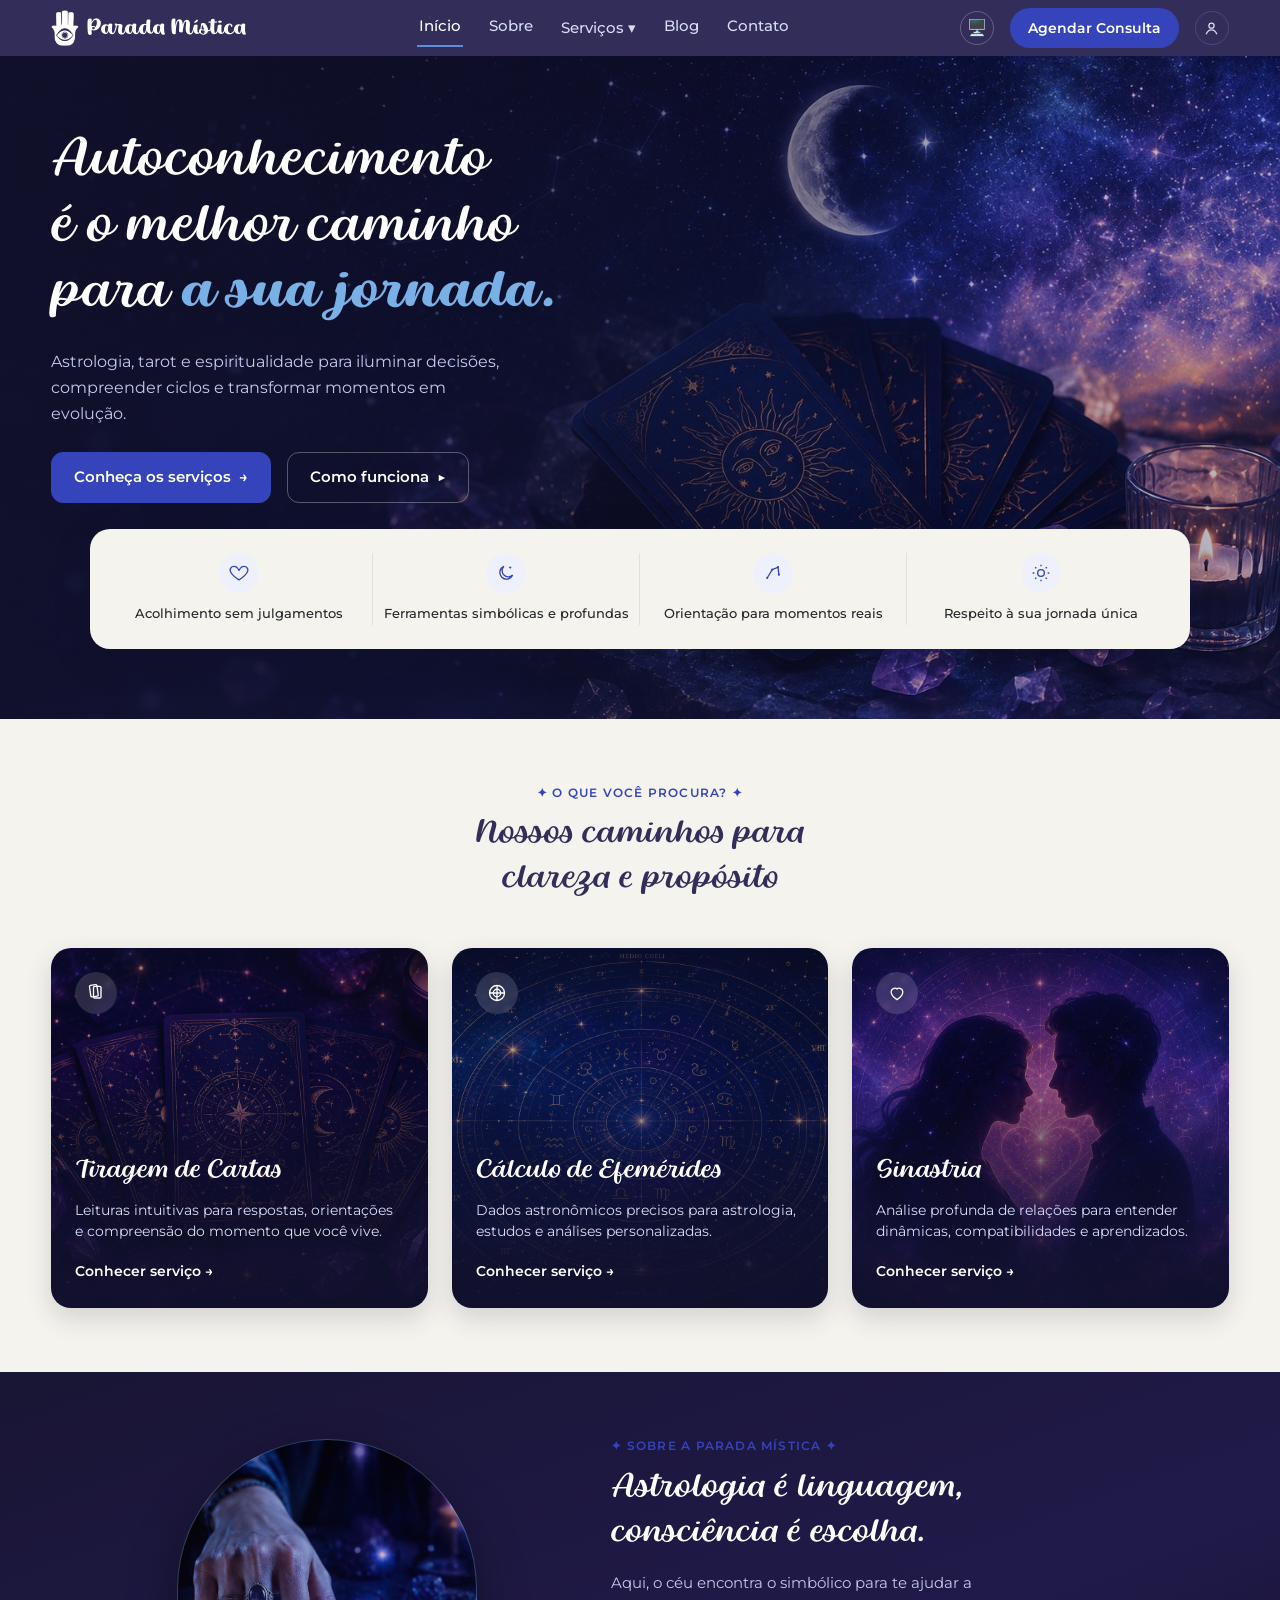
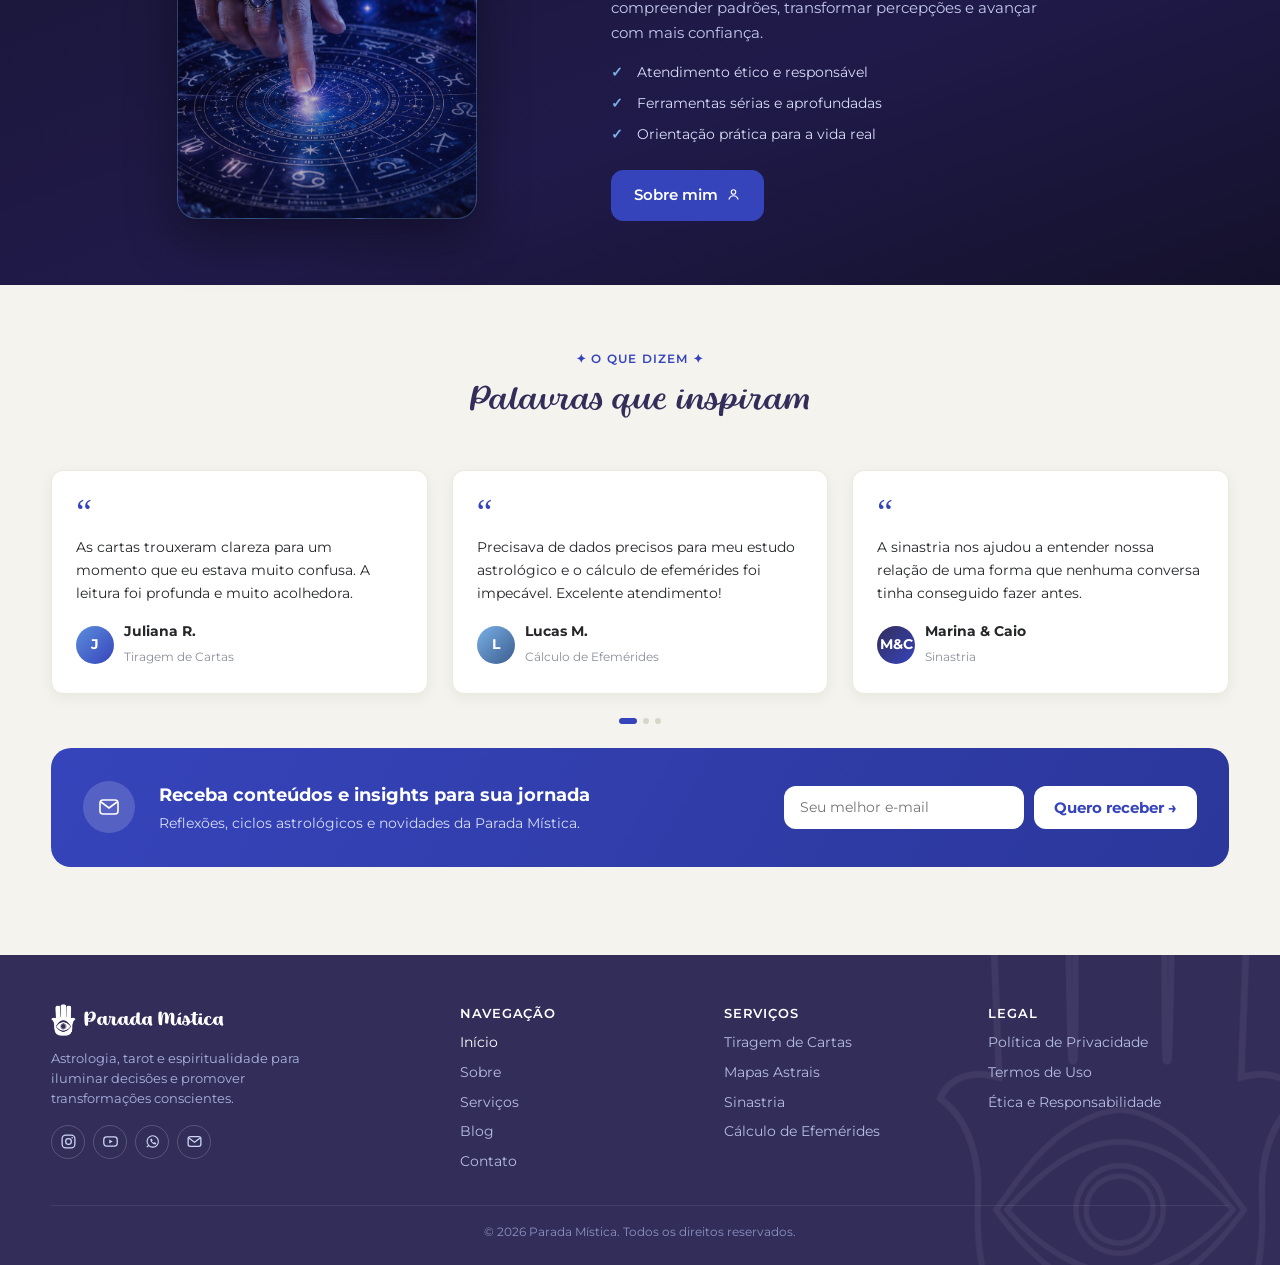
==== commit c2baa072: "Add shared person registry (Mapas Astrais) and wire it into Sinastria and Efemérides Introduces a si" ====
--- a/index.html
+++ b/index.html
@@ -8,6 +8,23 @@
     <link rel="icon" href="assets/logo.png">
     <link rel="stylesheet" href="style.css">
     <meta name="description" content="Astrologia, tarot e espiritualidade para iluminar decisões, compreender ciclos e transformar momentos em evolução.">
+
+    <!-- Open Graph / Facebook, WhatsApp, etc. -->
+    <meta property="og:type" content="website">
+    <meta property="og:url" content="https://paradamistica.netlify.app/">
+    <meta property="og:title" content="Parada Mística - Astrologia, Tarot e Espiritualidade">
+    <meta property="og:description" content="Astrologia, tarot e espiritualidade para iluminar decisões, compreender ciclos e transformar momentos em evolução.">
+    <meta property="og:image" content="https://paradamistica.netlify.app/assets/og-image.jpg">
+    <meta property="og:image:width" content="1200">
+    <meta property="og:image:height" content="630">
+    <meta property="og:locale" content="pt_BR">
+
+    <!-- Twitter Card -->
+    <meta name="twitter:card" content="summary_large_image">
+    <meta name="twitter:url" content="https://paradamistica.netlify.app/">
+    <meta name="twitter:title" content="Parada Mística - Astrologia, Tarot e Espiritualidade">
+    <meta name="twitter:description" content="Astrologia, tarot e espiritualidade para iluminar decisões, compreender ciclos e transformar momentos em evolução.">
+    <meta name="twitter:image" content="https://paradamistica.netlify.app/assets/og-image.jpg">
     <script>
         // Aplica tema antes do render para evitar flash
         (function(){
@@ -34,8 +51,9 @@
                 <a href="#" class="pm-nav-dropdown-trigger">Serviços ▾</a>
                 <div class="pm-nav-dropdown-menu">
                     <a href="tiragem-cartas.html">Tiragem de Cartas</a>
-                    <a href="efemerides.html">Cálculo de Efemérides</a>
+                    <a href="mapas.html">Mapas Astrais</a>
                     <a href="sinastria.html">Sinastria</a>
+                    <a href="efemerides.html">Efemérides</a>
                 </div>
             </div>
             <a href="#" title="Página ainda não publicada">Blog</a>
@@ -271,8 +289,9 @@
         <div class="pm-footer-col">
             <h5>Serviços</h5>
             <a href="tiragem-cartas.html">Tiragem de Cartas</a>
+            <a href="mapas.html">Mapas Astrais</a>
+            <a href="sinastria.html">Sinastria</a>
             <a href="efemerides.html">Cálculo de Efemérides</a>
-            <a href="sinastria.html">Sinastria</a>
         </div>
         <div class="pm-footer-col">
             <h5>Legal</h5>
